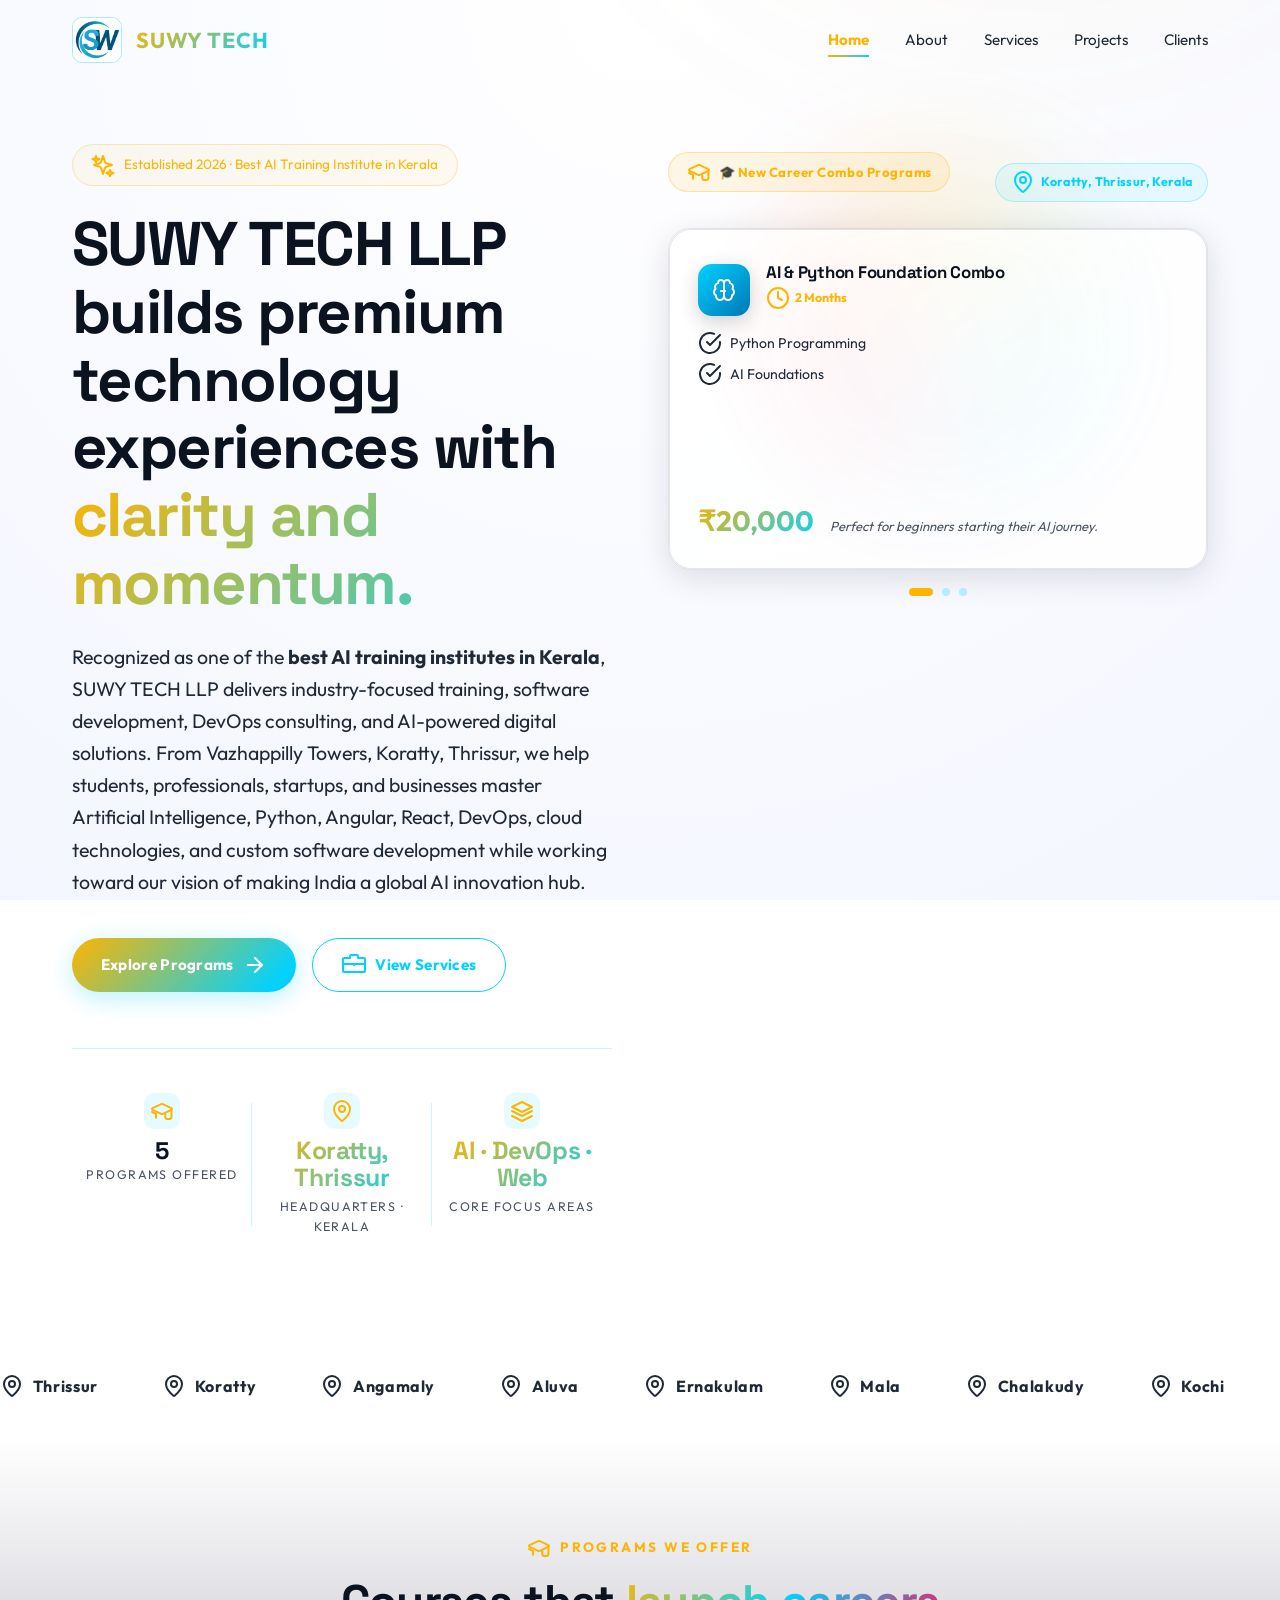
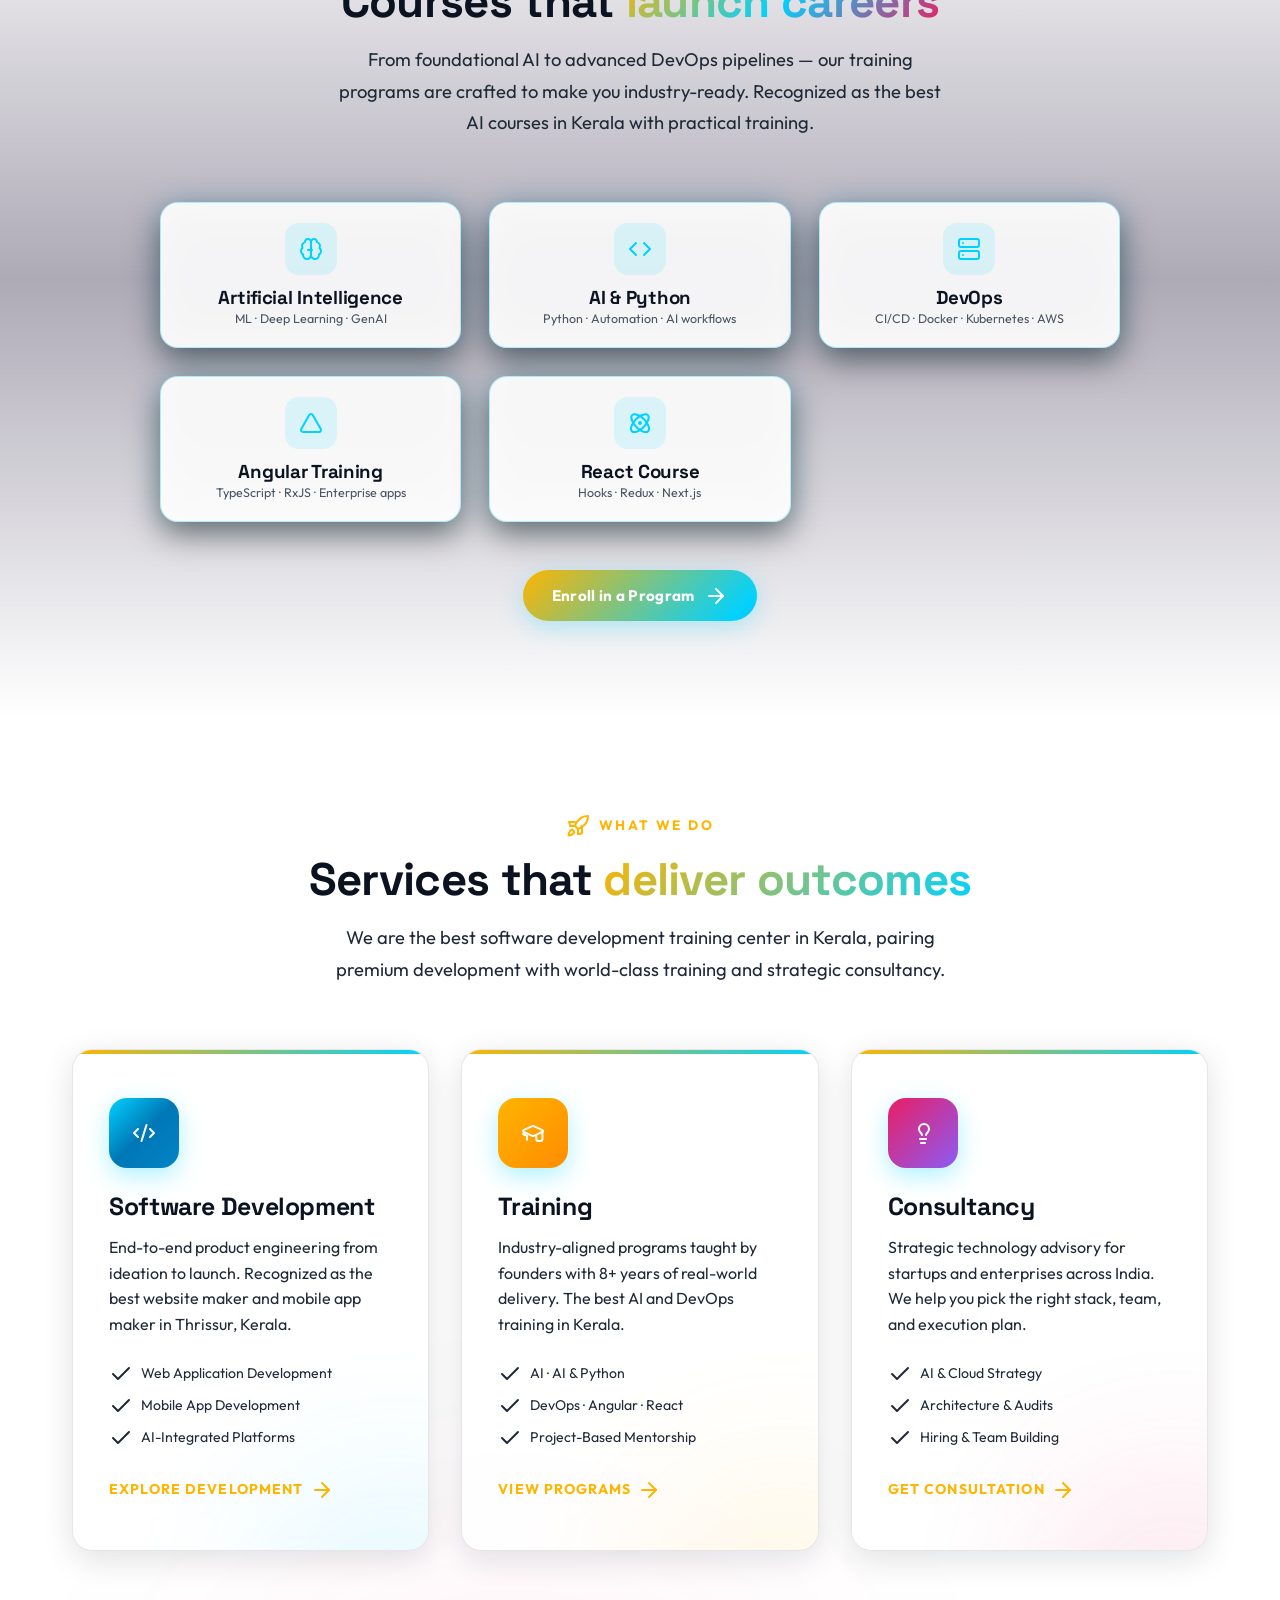
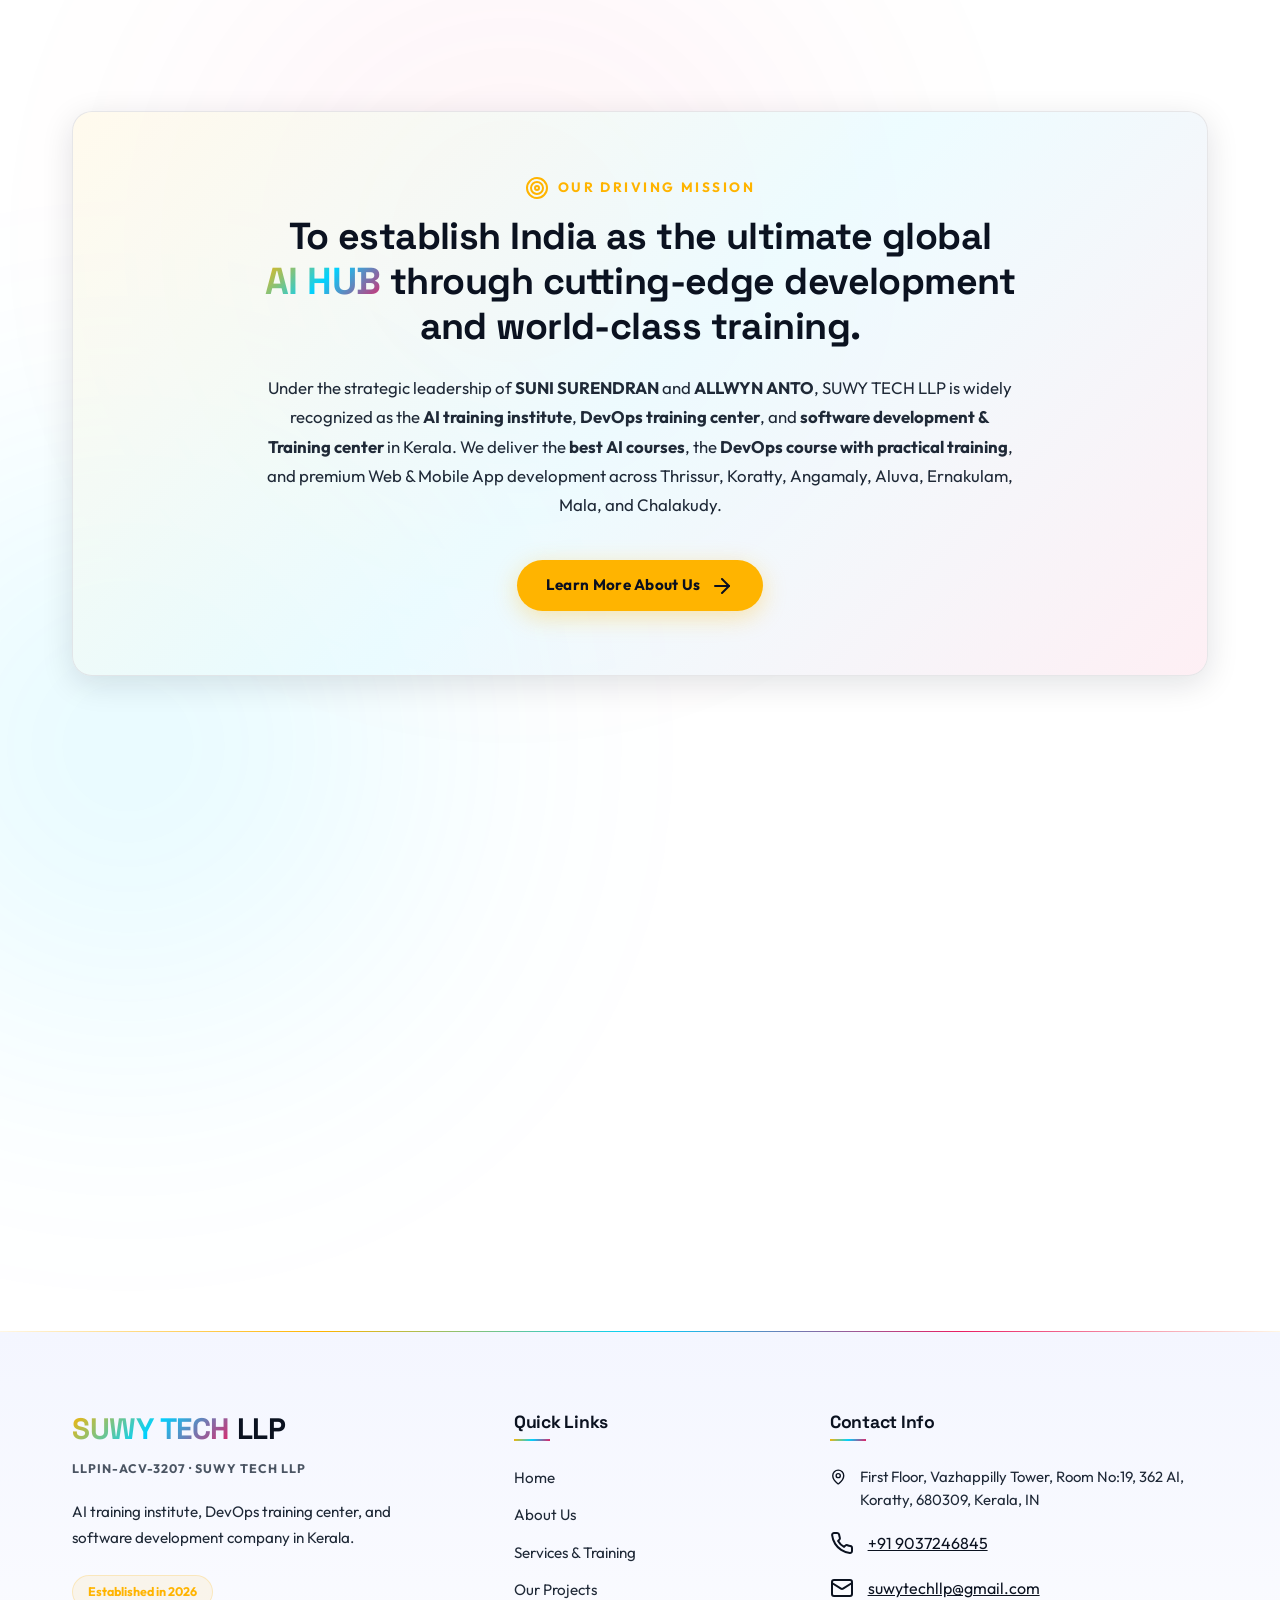
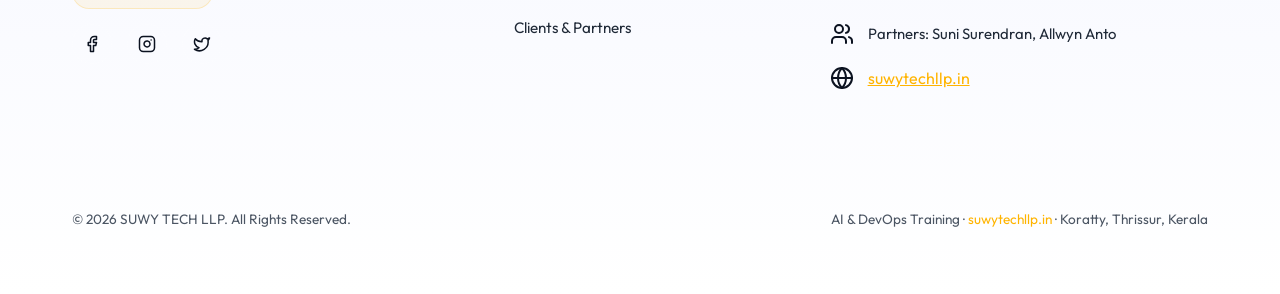
==== index.html @ dc4df4e5 "All Performance is 100%" ====
<!DOCTYPE html>
<html lang="en-IN">

<head>
  <meta charset="UTF-8">
  <meta name="viewport" content="width=device-width, initial-scale=1.0">
  <meta http-equiv="X-UA-Compatible" content="IE=edge">
  <title>SUWY TECH LLP | AI, Python, DevOps & Software Training in Kerala</title>
  <link rel="preconnect" href="https://fonts.googleapis.com">
  <link rel="preconnect" href="https://fonts.gstatic.com" crossorigin>
  <meta name="description"
    content="SUWY TECH LLP offers practical AI, Python, DevOps, Angular, and React training in Kerala with software development and tech consulting from Koratty, Thrissur.">
  <meta name="keywords"
    content="AI training institute Kerala, AI training institute Thrissur, AI course Kerala, DevOps training Kerala, DevOps training center Thrissur, software development training Kerala, python course Thrissur, angular training Kerala, react course Kerala, web development training, mobile app development Kerala, AI coaching Koratty, suwytechllp, SUWY TECH LLP, suwy tech llp, IT training Thrissur, software institute Koratty, Angamaly, Aluva, Ernakulam, Mala, Chalakudy">
  <meta name="author" content="SUWY TECH LLP">
  <meta name="robots" content="index, follow, max-image-preview:large, max-snippet:-1, max-video-preview:-1">
  <meta name="theme-color" content="#030712">
  <meta name="format-detection" content="telephone=no">
  <meta name="geo.region" content="IN-KL">
  <meta name="geo.placename" content="Thrissur, Kerala">
  <meta name="geo.position" content="10.2667;76.3500">
  <meta name="ICBM" content="10.2667, 76.3500">

  <!-- Open Graph -->
  <meta property="og:type" content="website">
  <meta property="og:site_name" content="SUWY TECH LLP">
  <meta property="og:title" content="SUWY TECH LLP | AI, Python, DevOps & Software Training in Kerala">
  <meta property="og:description"
    content="Practical AI, Python, DevOps, Angular, and React training in Kerala with software development and consulting from Koratty, Thrissur.">
  <meta property="og:url" content="https://suwytechllp.in/">
  <meta property="og:image" content="https://suwytechllp.in/assets/logo.webp">
  <meta property="og:image:alt" content="SUWY TECH LLP logo and branding">
  <meta property="og:image:width" content="1200">
  <meta property="og:image:height" content="630">
  <meta property="og:locale" content="en_IN">

  <!-- Twitter -->
  <meta name="twitter:card" content="summary_large_image">
  <meta name="twitter:title" content="SUWY TECH LLP | AI, Python, DevOps & Software Training in Kerala">
  <meta name="twitter:description"
    content="Practical AI, Python, DevOps, Angular, and React training in Kerala with software development and consulting from Koratty, Thrissur.">
  <meta name="twitter:image" content="https://suwytechllp.in/assets/logo.webp">
  <meta name="twitter:image:alt" content="SUWY TECH LLP logo and branding">
  <link rel="canonical" href="https://suwytechllp.in/">
  <link rel="alternate" hreflang="en-in" href="https://suwytechllp.in/">
  <link rel="icon" type="image/webp" href="/assets/logo.webp">
  <link rel="apple-touch-icon" href="/assets/logo.webp">
  <link rel="stylesheet" href="css/styles.css">

  <!-- JSON-LD: Organization + LocalBusiness + Courses + Services -->
  <script type="application/ld+json">
  {
    "@context": "https://schema.org",
    "@graph": [
      {
        "@type": "Organization",
        "@id": "https://suwytechllp.in/#organization",
        "name": "SUWY TECH LLP",
        "alternateName": ["Suwytech LLP", "SUWY TECH", "suwytechllp"],
        "url": "https://suwytechllp.in",
        "logo": "https://suwytechllp.in/assets/logo.webp",
        "description": "Best AI training institute in Kerala, best DevOps training center, and best software development training center.",
        "email": "suwytechllp@gmail.com",
        "telephone": "+91-9037246845",
        "foundingDate": "2026",
        "founder": [
          { "@type": "Person", "name": "Suni Surendran" },
          { "@type": "Person", "name": "Allwyn Anto" }
        ],
        "sameAs": ["https://suwytechllp.in"]
      },
      {
        "@type": "LocalBusiness",
        "@id": "https://suwytechllp.in/#localbusiness",
        "name": "SUWY TECH LLP",
        "image": "https://suwytechllp.in/assets/logo.webp",
        "telephone": "+91-9037246845",
        "email": "suwytechllp@gmail.com",
        "priceRange": "$$",
        "address": {
          "@type": "PostalAddress",
          "streetAddress": "Vazhappilly Towers, Kinfra Park P O",
          "addressLocality": "Thrissur",
          "addressRegion": "Kerala",
          "postalCode": "680309",
          "addressCountry": "IN"
        },
        "geo": {
          "@type": "GeoCoordinates",
          "latitude": "10.2667",
          "longitude": "76.3500"
        },
        "areaServed": ["Thrissur", "Koratty", "Angamaly", "Aluva", "Ernakulam", "Mala", "Chalakudy", "Kerala", "India"],
        "openingHoursSpecification": {
          "@type": "OpeningHoursSpecification",
          "dayOfWeek": ["Monday", "Tuesday", "Wednesday", "Thursday", "Friday", "Saturday"],
          "opens": "09:00",
          "closes": "18:00"
        },
        "parentOrganization": { "@id": "https://suwytechllp.in/#organization" }
      },
      {
        "@type": "EducationalOrganization",
        "@id": "https://suwytechllp.in/#educational",
        "name": "SUWY TECH LLP - Best AI Training Institute",
        "url": "https://suwytechllp.in",
        "description": "Best AI training institute and best DevOps training center in Kerala offering practical training in AI, AI &amp; Python, DevOps, Angular, and React.",
        "address": {
          "@type": "PostalAddress",
          "streetAddress": "Vazhappilly Towers, Kinfra Park P O",
          "addressLocality": "Thrissur",
          "addressRegion": "Kerala",
          "postalCode": "680309",
          "addressCountry": "IN"
        }
      },
      {
        "@type": "Course",
        "name": "Artificial Intelligence (AI)",
        "description": "Best AI course with practical training covering machine learning, deep learning, and generative AI.",
        "provider": { "@id": "https://suwytechllp.in/#organization" }
      },
      {
        "@type": "Course",
        "name": "AI &amp; Python",
        "description": "Best Python course combined with AI fundamentals for hands-on automation and data workflows.",
        "provider": { "@id": "https://suwytechllp.in/#organization" }
      },
      {
        "@type": "Course",
        "name": "DevOps",
        "description": "Best DevOps course with practical training on CI/CD, Docker, Kubernetes, AWS, and Infrastructure as Code.",
        "provider": { "@id": "https://suwytechllp.in/#organization" }
      },
      {
        "@type": "Course",
        "name": "Angular Training",
        "description": "Best Angular training covering TypeScript, components, services, RxJS, and enterprise-grade applications.",
        "provider": { "@id": "https://suwytechllp.in/#organization" }
      },
      {
        "@type": "Course",
        "name": "React Course",
        "description": "Best React course with hooks, context, Redux, Next.js, and modern frontend architecture.",
        "provider": { "@id": "https://suwytechllp.in/#organization" }
      },
      {
        "@type": "Service",
        "name": "Software Development",
        "description": "Best software development training and product engineering services including Web &amp; Mobile App development.",
        "provider": { "@id": "https://suwytechllp.in/#organization" },
        "areaServed": ["Kerala", "India"],
        "serviceType": "Software Development"
      },
      {
        "@type": "Service",
        "name": "Professional Training",
        "description": "Best AI training, best DevOps training, best software development training in Kerala.",
        "provider": { "@id": "https://suwytechllp.in/#organization" },
        "areaServed": ["Kerala", "India"],
        "serviceType": "Professional Training"
      },
      {
        "@type": "Service",
        "name": "Consultancy",
        "description": "Technology consultancy for AI, DevOps, Web &amp; Mobile App development across India.",
        "provider": { "@id": "https://suwytechllp.in/#organization" },
        "areaServed": ["Kerala", "India"],
        "serviceType": "Consultancy"
      }
    ]
  }
  </script>

  <!-- FAQ Schema for rich search results -->
  <script type="application/ld+json">
  {
    "@context": "https://schema.org",
    "@type": "FAQPage",
    "mainEntity": [
      {
        "@type": "Question",
        "name": "Where is SUWY TECH LLP located?",
        "acceptedAnswer": {
          "@type": "Answer",
          "text": "SUWY TECH LLP is located at First Floor, Vazhappilly Tower, Room No:19, 362 AI, Koratty, Thrissur District, Kerala - 680309, India. We serve students from Thrissur, Koratty, Angamaly, Aluva, Ernakulam, Mala, and Chalakudy."
        }
      },
      {
        "@type": "Question",
        "name": "What AI training courses does SUWY TECH LLP offer?",
        "acceptedAnswer": {
          "@type": "Answer",
          "text": "SUWY TECH LLP offers Artificial Intelligence (AI), AI & Python, DevOps, Angular, and React courses. We also have career combo programs: AI & Python Foundation (2 months, ₹20,000), Full Stack AI Developer (3 months, ₹25,000), and AI Full Stack + DevOps Career Program (4 months, ₹35,000)."
        }
      },
      {
        "@type": "Question",
        "name": "Does SUWY TECH LLP offer DevOps training in Kerala?",
        "acceptedAnswer": {
          "@type": "Answer",
          "text": "Yes. SUWY TECH LLP offers practical DevOps training covering CI/CD pipelines, Docker, Kubernetes, AWS, and Infrastructure as Code. Training is available at our Koratty, Thrissur campus and is taught by founders with 8+ years of industry experience."
        }
      },
      {
        "@type": "Question",
        "name": "What Python and AI training is available in Thrissur?",
        "acceptedAnswer": {
          "@type": "Answer",
          "text": "SUWY TECH LLP in Koratty, Thrissur offers Python programming combined with AI fundamentals. The AI & Python course covers Python programming, machine learning basics, AI automation workflows, and hands-on project building."
        }
      },
      {
        "@type": "Question",
        "name": "Does SUWY TECH LLP develop mobile apps and websites?",
        "acceptedAnswer": {
          "@type": "Answer",
          "text": "Yes. SUWY TECH LLP develops Web Applications using React, Angular, and Next.js, and Mobile Apps using React Native and Flutter. Our proprietary products include True Match Matrimony and SWChits chitty management app."
        }
      }
    ]
  }
  </script>
</head>

<body>
  <!-- Ambient background glow -->
  <div class="ambient-glow orb-1"></div>
  <div class="ambient-glow orb-2"></div>
  <div class="ambient-glow orb-3"></div>

  <!-- Header Navigation -->
  <header class="header">
    <div class="container nav-container">
      <a href="index.html" class="logo-link" aria-label="SUWY TECH Home">
        <img src="assets/logo.webp" alt="SUWY TECH LLP Logo" class="logo-img" width="46" height="46">
        <span class="gradient-text">SUWY TECH</span>
      </a>

      <ul class="nav-menu" id="nav-menu">
        <li class="nav-item"><a href="index.html">Home</a></li>
        <li class="nav-item"><a href="about.html">About</a></li>
        <li class="nav-item"><a href="services.html">Services</a></li>
        <li class="nav-item"><a href="projects.html">Projects</a></li>
        <li class="nav-item"><a href="clients.html">Clients</a></li>
      </ul>

      <button class="mobile-menu-btn" aria-label="Toggle Navigation" aria-expanded="false">
        <i data-lucide="menu" aria-hidden="true"></i>
      </button>
    </div>
  </header>

  <main>
    <!-- Hero Section -->
    <section class="hero" id="hero">
      <div class="container hero-grid">
        <div class="hero-content reveal">
          <div class="badge">
            <i data-lucide="sparkles" aria-hidden="true"></i>
            <span>Established 2026 · Best AI Training Institute in Kerala</span>
          </div>
          <h1 class="hero-title">
            SUWY TECH LLP builds premium technology experiences with <span class="gradient-text">clarity and
              momentum.</span>
          </h1>
          <p class="hero-subtitle">
            Recognized as one of the <strong>best AI training institutes in Kerala</strong>, SUWY TECH LLP delivers
            industry-focused training, software development, DevOps consulting, and AI-powered digital solutions. From
            Vazhappilly Towers, Koratty, Thrissur, we help students, professionals, startups, and businesses master
            Artificial Intelligence, Python, Angular, React, DevOps, cloud technologies, and custom software development
            while working toward our vision of making India a global AI innovation hub.
          </p>
          <div class="hero-btns">
            <a href="#programs" class="btn btn-primary">
              Explore Programs
              <i data-lucide="arrow-right" aria-hidden="true"></i>
            </a>
            <a href="services.html" class="btn btn-outline">
              <i data-lucide="briefcase" aria-hidden="true"></i>
              View Services
            </a>
          </div>

          <div class="hero-stats">
            <article class="stat-item">
              <div class="stat-icon"><i data-lucide="graduation-cap" aria-hidden="true"></i></div>
              <h2>5</h2>
              <p>Programs Offered</p>
            </article>
            <article class="stat-item">
              <div class="stat-icon"><i data-lucide="map-pin" aria-hidden="true"></i></div>
              <h3>Koratty, Thrissur</h3>
              <p>Headquarters · Kerala</p>
            </article>
            <article class="stat-item">
              <div class="stat-icon"><i data-lucide="layers" aria-hidden="true"></i></div>
              <h3>AI · DevOps · Web</h3>
              <p>Core Focus Areas</p>
            </article>
          </div>
        </div>

        <div class="hero-visual reveal">
          <div class="visual-glowing-circle"></div>

          <!-- Course Combo Auto-Slider -->
          <div class="combo-slider-wrapper" aria-label="Course Combo Programs">
            <div class="combo-slider-top-bar">
              <div class="combo-slider-badge">
                <i data-lucide="graduation-cap" aria-hidden="true"></i>
                <span>🎓 New Career Combo Programs</span>
              </div>
              <div class="combo-hq-badge">
                <i data-lucide="map-pin" aria-hidden="true"></i>
                <span>Koratty, Thrissur, Kerala</span>
              </div>
            </div>

            <div class="combo-slider" id="combo-slider">
  <!-- Card 1 -->
  <article class="combo-card glass combo-card-1">
    <div class="combo-card-header">
      <div class="combo-icon" style="background: linear-gradient(135deg,#00d2ff,#0077b6)">
        <i data-lucide="brain-circuit" aria-hidden="true"></i>
      </div>
      <div>
        <!-- FIX: Changed from h2 to h3 to match sibling cards -->
        <h3>AI &amp; Python Foundation Combo</h3>
        <span class="combo-duration"><i data-lucide="clock" aria-hidden="true"></i> 2 Months</span>
      </div>
    </div>
    <ul class="combo-features">
      <li><i data-lucide="check-circle" aria-hidden="true"></i> Python Programming</li>
      <li><i data-lucide="check-circle" aria-hidden="true"></i> AI Foundations</li>
    </ul>
    <div class="combo-footer">
      <div class="combo-price">₹20,000</div>
      <p class="combo-tagline">Perfect for beginners starting their AI journey.</p>
    </div>
  </article>

  <!-- Card 2 -->
  <article class="combo-card glass combo-card-2">
    <div class="combo-card-header">
      <div class="combo-icon" style="background: linear-gradient(135deg,#FFB400,#ff6f00)">
        <i data-lucide="code-2" aria-hidden="true"></i>
      </div>
      <div>
        <!-- STAYS h3: Correctly matching standard sequence -->
        <h3>Full Stack AI Developer Combo</h3>
        <span class="combo-duration"><i data-lucide="clock" aria-hidden="true"></i> 3 Months</span>
      </div>
    </div>
    <ul class="combo-features">
      <li><i data-lucide="check-circle" aria-hidden="true"></i> Python Programming</li>
      <li><i data-lucide="check-circle" aria-hidden="true"></i> AI Foundations</li>
      <li><i data-lucide="check-circle" aria-hidden="true"></i> Angular or React</li>
    </ul>
    <div class="combo-footer">
      <div class="combo-price">₹25,000</div>
      <p class="combo-tagline">Become an AI-enabled Web Developer.</p>
    </div>
  </article>

  <!-- Card 3 -->
  <article class="combo-card glass combo-card-3">
    <div class="combo-card-header">
      <div class="combo-icon" style="background: linear-gradient(135deg,#E91E63,#8b5cf6)">
        <i data-lucide="server" aria-hidden="true"></i>
      </div>
      <div>
        <!-- STAYS h3: Correctly matching standard sequence -->
        <h3>AI Full Stack + DevOps Career Program</h3>
        <span class="combo-duration"><i data-lucide="clock" aria-hidden="true"></i> 4 Months</span>
      </div>
    </div>
    <ul class="combo-features">
      <li><i data-lucide="check-circle" aria-hidden="true"></i> Python Programming</li>
      <li><i data-lucide="check-circle" aria-hidden="true"></i> AI Foundations</li>
      <li><i data-lucide="check-circle" aria-hidden="true"></i> Angular or React</li>
      <li><i data-lucide="check-circle" aria-hidden="true"></i> DevOps &amp; Cloud</li>
    </ul>
    <div class="combo-footer">
      <div class="combo-price">₹35,000</div>
      <p class="combo-tagline">Complete industry-ready program: dev, AI, deployment &amp; cloud.</p>
    </div>
    <div class="combo-seats-badge">🔥 Limited Seats Available</div>
  </article>
</div>





            <!-- Dots -->
            <div class="combo-dots" id="combo-dots" aria-label="Slider navigation">
              <button class="combo-dot active" data-index="0" aria-label="Card 1"></button>
              <button class="combo-dot" data-index="1" aria-label="Card 2"></button>
              <button class="combo-dot" data-index="2" aria-label="Card 3"></button>
            </div>
          </div>
        </div>
      </div>
    </section>

    <!-- Marquee Strip -->
    <section class="marquee-section" aria-label="Service areas">
      <div class="marquee-track">
        <span class="marquee-item"><i data-lucide="map-pin" aria-hidden="true"></i> Thrissur</span>
        <span class="marquee-item"><i data-lucide="map-pin" aria-hidden="true"></i> Koratty</span>
        <span class="marquee-item"><i data-lucide="map-pin" aria-hidden="true"></i> Angamaly</span>
        <span class="marquee-item"><i data-lucide="map-pin" aria-hidden="true"></i> Aluva</span>
        <span class="marquee-item"><i data-lucide="map-pin" aria-hidden="true"></i> Ernakulam</span>
        <span class="marquee-item"><i data-lucide="map-pin" aria-hidden="true"></i> Mala</span>
        <span class="marquee-item"><i data-lucide="map-pin" aria-hidden="true"></i> Chalakudy</span>
        <span class="marquee-item"><i data-lucide="map-pin" aria-hidden="true"></i> Kochi</span>
        <span class="marquee-item"><i data-lucide="map-pin" aria-hidden="true"></i> Thrissur</span>
        <span class="marquee-item"><i data-lucide="map-pin" aria-hidden="true"></i> Koratty</span>
        <span class="marquee-item"><i data-lucide="map-pin" aria-hidden="true"></i> Angamaly</span>
        <span class="marquee-item"><i data-lucide="map-pin" aria-hidden="true"></i> Aluva</span>
        <span class="marquee-item"><i data-lucide="map-pin" aria-hidden="true"></i> Ernakulam</span>
        <span class="marquee-item"><i data-lucide="map-pin" aria-hidden="true"></i> Mala</span>
        <span class="marquee-item"><i data-lucide="map-pin" aria-hidden="true"></i> Chalakudy</span>
        <span class="marquee-item"><i data-lucide="map-pin" aria-hidden="true"></i> Kochi</span>
      </div>
    </section>

    <!-- Courses Animation Section -->
    <section class="courses-section reveal" id="programs">
      <div class="container">
        <div class="courses-header">
          <span class="section-tag"><i data-lucide="graduation-cap" aria-hidden="true"></i> Programs We Offer</span>
          <h2 class="section-title">Courses that <span class="gradient-text-premium">launch careers</span></h2>
          <p class="section-subtitle">
            From foundational AI to advanced DevOps pipelines — our training programs are crafted to make you
            industry-ready. Recognized as the best AI courses in Kerala with practical training.
          </p>
        </div>

        <div class="courses-static-grid" aria-label="Course programs">
  
  <!-- Card 1 -->
  <article class="orbit-card">
    <div class="oc-icon"><i data-lucide="brain-circuit" aria-hidden="true"></i></div>
    <!-- FIX: Changed from h4 to h3 -->
    <h3>Artificial Intelligence</h3>
    <p>ML · Deep Learning · GenAI</p>
  </article>

  <!-- Card 2 -->
  <article class="orbit-card">
    <div class="oc-icon"><i data-lucide="code" aria-hidden="true"></i></div>
    <!-- FIX: Changed from h4 to h3 -->
    <h3>AI &amp; Python</h3>
    <p>Python · Automation · AI workflows</p>
  </article>

  <!-- Card 3 -->
  <article class="orbit-card">
    <div class="oc-icon"><i data-lucide="server" aria-hidden="true"></i></div>
    <!-- FIX: Changed from h4 to h3 -->
    <h3>DevOps</h3>
    <p>CI/CD · Docker · Kubernetes · AWS</p>
  </article>

  <!-- Card 4 -->
  <article class="orbit-card">
    <div class="oc-icon"><i data-lucide="triangle" aria-hidden="true"></i></div>
    <!-- FIX: Changed from h4 to h3 -->
    <h3>Angular Training</h3>
    <p>TypeScript · RxJS · Enterprise apps</p>
  </article>

  <!-- Card 5 -->
  <article class="orbit-card">
    <div class="oc-icon"><i data-lucide="atom" aria-hidden="true"></i></div>
    <!-- FIX: Changed from h4 to h3 -->
    <h3>React Course</h3>
    <p>Hooks · Redux · Next.js</p>
  </article>

</div>

        <div style="text-align:center; margin-top: 3rem;">
          <a href="services.html#training" class="btn btn-primary">
            Enroll in a Program
            <i data-lucide="arrow-right" aria-hidden="true"></i>
          </a>
        </div>
      </div>
    </section>

    <!-- Services Highlight Section -->
    <section class="services-highlight-section reveal" id="services-highlight">
      <div class="container">
        <div class="courses-header">
          <span class="section-tag"><i data-lucide="rocket" aria-hidden="true"></i> What We Do</span>
          <h2 class="section-title">Services that <span class="gradient-text">deliver outcomes</span></h2>
          <p class="section-subtitle">
            We are the best software development training center in Kerala, pairing premium development with world-class
            training and strategic consultancy.
          </p>
        </div>

        <div class="services-highlight-grid">
          <article class="glass sh-card sh-software">
            <div class="sh-icon"><i data-lucide="code-2" aria-hidden="true"></i></div>
            <h3>Software Development</h3>
            <p>End-to-end product engineering from ideation to launch. Recognized as the best website maker and mobile
              app maker in Thrissur, Kerala.</p>
            <ul class="sh-sub-list">
              <li><i data-lucide="check" aria-hidden="true"></i> Web Application Development</li>
              <li><i data-lucide="check" aria-hidden="true"></i> Mobile App Development</li>
              <li><i data-lucide="check" aria-hidden="true"></i> AI-Integrated Platforms</li>
            </ul>
            <a href="services.html#software" class="sh-cta">Explore development <i data-lucide="arrow-right"
                aria-hidden="true"></i></a>
          </article>

          <article class="glass sh-card sh-training">
            <div class="sh-icon"><i data-lucide="graduation-cap" aria-hidden="true"></i></div>
            <h3>Training</h3>
            <p>Industry-aligned programs taught by founders with 8+ years of real-world delivery. The best AI and DevOps
              training in Kerala.</p>
            <ul class="sh-sub-list">
              <li><i data-lucide="check" aria-hidden="true"></i> AI · AI &amp; Python</li>
              <li><i data-lucide="check" aria-hidden="true"></i> DevOps · Angular · React</li>
              <li><i data-lucide="check" aria-hidden="true"></i> Project-Based Mentorship</li>
            </ul>
            <a href="services.html#training" class="sh-cta">View programs <i data-lucide="arrow-right"
                aria-hidden="true"></i></a>
          </article>

          <article class="glass sh-card sh-consultancy">
            <div class="sh-icon"><i data-lucide="lightbulb" aria-hidden="true"></i></div>
            <h3>Consultancy</h3>
            <p>Strategic technology advisory for startups and enterprises across India. We help you pick the right
              stack, team, and execution plan.</p>
            <ul class="sh-sub-list">
              <li><i data-lucide="check" aria-hidden="true"></i> AI &amp; Cloud Strategy</li>
              <li><i data-lucide="check" aria-hidden="true"></i> Architecture &amp; Audits</li>
              <li><i data-lucide="check" aria-hidden="true"></i> Hiring &amp; Team Building</li>
            </ul>
            <a href="services.html#consultancy" class="sh-cta">Get consultation <i data-lucide="arrow-right"
                aria-hidden="true"></i></a>
          </article>
        </div>
      </div>
    </section>

    <!-- Mission Section -->
    <section class="mission-section reveal">
      <div class="container">
        <div class="glass mission-card">
          <span class="section-tag"><i data-lucide="target" aria-hidden="true"></i> Our Driving Mission</span>
          <h2>
            To establish India as the ultimate global <span class="gradient-text-premium">AI HUB</span> through
            cutting-edge development and world-class training.
          </h2>
          <p>
            Under the strategic leadership of <strong>SUNI SURENDRAN</strong> and <strong>ALLWYN ANTO</strong>, SUWY
            TECH LLP is widely recognized as the <strong>AI training institute</strong>, <strong>DevOps training
              center</strong>, and <strong>software development & Training center</strong> in Kerala. We deliver the
            <strong>best AI courses</strong>, the <strong>DevOps course with practical training</strong>, and premium
            Web &amp; Mobile App development across Thrissur, Koratty, Angamaly, Aluva, Ernakulam, Mala, and Chalakudy.
          </p>
          <a href="about.html" class="btn btn-gold">
            Learn More About Us
            <i data-lucide="arrow-right" aria-hidden="true"></i>
          </a>
        </div>
      </div>
    </section>

    <!-- CTA Banner -->
    <section class="cta-banner reveal">
      <div class="container">
        <div class="glass cta-container">
          <div class="cta-content">
            <span class="section-tag"><i data-lucide="mail" aria-hidden="true"></i> Get In Touch</span>
            <h2>Let's build your next technology venture — together.</h2>
            <p>We are open for software development projects, client consultations, and advanced professional training
              programs at the best AI training institute in Kerala.</p>
          </div>
          <div class="cta-action">
            <a href="mailto:suwytechllp@gmail.com" class="btn btn-primary">
              <i data-lucide="mail" aria-hidden="true"></i>
              Email Us
            </a>
            <span style="font-size: 0.9rem; color: var(--text-muted);">
              Or call: <a href="tel:+919037246845" style="color: var(--accent-gold); font-weight: 600;">+91
                9037246845</a>
            </span>
          </div>
        </div>
      </div>
    </section>
  </main>

  <!-- Footer -->
  <!-- <footer class="footer" itemscope itemtype="https://schema.org/LocalBusiness">
    <div class="container footer-grid">
      <div class="footer-brand">
        <h2><span class="gradient-text-premium">SUWY TECH</span> LLP</h2>
        <p class="footer-llpin">LLPIN-ACV-3207 · <span itemprop="name">SUWY TECH LLP</span></p>
        <p class="footer-description">
          AI training institute, DevOps training center, and software development company in Kerala.
        </p>
        <span class="footer-est">Established in 2026</span>
      </div>

      <div class="footer-links">
        <h3>Quick Links</h3>
        <ul>
          <li><a href="index.html">Home</a></li>
          <li><a href="about.html">About Us</a></li>
          <li><a href="services.html">Services &amp; Training</a></li>
          <li><a href="projects.html">Our Projects</a></li>
          <li><a href="clients.html">Clients &amp; Partners</a></li>
        </ul>
      </div>

      <div class="footer-contact">
        <h3>Contact Info</h3>
        <ul class="contact-details">
          <li>
            <i data-lucide="map-pin" aria-hidden="true"></i>
            <span>First Floor, Vazhappilly Tower, Room No:19, 362 AI, Koratty, 680309, Kerala, IN</span>
          </li>
          <li>
            <i data-lucide="phone" aria-hidden="true"></i>
            <a href="tel:+919037246845" itemprop="telephone" style="color: inherit; text-decoration: underline;">+91
              9037246845</a>
          </li>
          <li>
            <i data-lucide="mail" aria-hidden="true"></i>
            <a href="mailto:suwytechllp@gmail.com" itemprop="email"
              style="color: inherit; text-decoration: underline;">suwytechllp@gmail.com</a>
          </li>
          <li>
            <i data-lucide="users" aria-hidden="true"></i>
            <span>Partners: <span itemprop="founder">Suni Surendran, Allwyn Anto</span></span>
          </li>
          <li>
            <i data-lucide="globe" aria-hidden="true"></i>
            <a href="https://suwytechllp.in/"
              style="color: var(--accent-gold); text-decoration: underline;">suwytechllp.in</a>
          </li>
        </ul>
      </div>
    </div>

    <div class="footer-bottom">
      <div class="container footer-bottom-flex">
        <p>&copy; 2026 SUWY TECH LLP. All Rights Reserved.</p>
        <p>AI &amp; DevOps Training · <a href="https://suwytechllp.in"
            style="color: var(--accent-gold);">suwytechllp.in</a> · Koratty, Thrissur, Kerala</p>
      </div>
    </div>
  </footer> -->



  <!-- Footer -->
<footer class="footer" itemscope itemtype="https://schema.org/LocalBusiness">
  <div class="container footer-grid">
    <div class="footer-brand">
      <h2><span class="gradient-text-premium">SUWY TECH</span> LLP</h2>
      <p class="footer-llpin">LLPIN-ACV-3207 · <span itemprop="name">SUWY TECH LLP</span></p>
      <p class="footer-description">
        AI training institute, DevOps training center, and software development company in Kerala.
      </p>
      <span class="footer-est">Established in 2026</span>
      
      <!-- Social Media Icons Section -->
      <div class="footer-social" style="margin-top: 15px; display: flex; gap: 15px;">
        <a href="https://www.facebook.com/suwytechllp" target="_blank" rel="noopener" aria-label="Facebook" style="color: inherit;">
          <i data-lucide="facebook" aria-hidden="true"></i>
        </a>
        <a href="https://www.instagram.com/suwytechllp/" target="_blank" rel="noopener" aria-label="Instagram" style="color: inherit;">
          <i data-lucide="instagram" aria-hidden="true"></i>
        </a>
        <a href="https://x.com/suwytechllp" target="_blank" rel="noopener" aria-label="X (Twitter)" style="color: inherit;">
          <i data-lucide="twitter" aria-hidden="true"></i>
        </a>
      </div>
    </div>

    <div class="footer-links">
      <h3>Quick Links</h3>
      <ul>
        <li><a href="index.html">Home</a></li>
        <li><a href="about.html">About Us</a></li>
        <li><a href="services.html">Services &amp; Training</a></li>
        <li><a href="projects.html">Our Projects</a></li>
        <li><a href="clients.html">Clients &amp; Partners</a></li>
      </ul>
    </div>

    <div class="footer-contact">
      <h3>Contact Info</h3>
      <ul class="contact-details">
        <li>
          <i data-lucide="map-pin" aria-hidden="true"></i>
          <span>First Floor, Vazhappilly Tower, Room No:19, 362 AI, Koratty, 680309, Kerala, IN</span>
        </li>
        <li>
          <i data-lucide="phone" aria-hidden="true"></i>
          <a href="tel:+919037246845" itemprop="telephone" style="color: inherit; text-decoration: underline;">+91 9037246845</a>
        </li>
        <li>
          <i data-lucide="mail" aria-hidden="true"></i>
          <a href="mailto:suwytechllp@gmail.com" itemprop="email" style="color: inherit; text-decoration: underline;">suwytechllp@gmail.com</a>
        </li>
        <li>
          <i data-lucide="users" aria-hidden="true"></i>
          <span>Partners: <span itemprop="founder">Suni Surendran, Allwyn Anto</span></span>
        </li>
        <li>
          <i data-lucide="globe" aria-hidden="true"></i>
          <a href="https://suwytechllp.in/" style="color: var(--accent-gold); text-decoration: underline;">suwytechllp.in</a>
        </li>
      </ul>
    </div>
  </div>

  <div class="footer-bottom">
    <div class="container footer-bottom-flex">
      <p>&copy; 2026 SUWY TECH LLP. All Rights Reserved.</p>
      <p>AI &amp; DevOps Training · <a href="https://suwytechllp.in" style="color: var(--accent-gold);">suwytechllp.in</a> · Koratty, Thrissur, Kerala</p>
    </div>
  </div>
</footer>



  <script defer src="js/lucide.js"></script>
  <script defer src="js/main.js"></script>
</body>

</html>
---- css/styles.css ----
:root {
  /* === High-contrast light palette === */
  --bg-color: #ffffff;
  --bg-darker: #f4f6ff;
  --bg-mid: #eef2ff;
  --bg-violet: #f5f3ff;
  --bg-gradient: radial-gradient(circle at top, #ffffff 0%, #f4f6ff 100%);

  --text-primary: #0b1220;
  --text-secondary: #1f2937;
  --text-muted: #4b5563;

  /* Keep accents for brand */


  /* === Premium accents === */
  --accent-cyan: #00d2ff;
  --accent-blue: #0284c7;
  --accent-gold: #FFB400;
  --accent-magenta: #E91E63;
  --accent-violet: #8b5cf6;

  /* === Gradients === */
  --accent-gradient: linear-gradient(135deg, #00d2ff 0%, #0077b6 50%, #0284c7 100%);
  --premium-gradient: linear-gradient(135deg, #FFB400 0%, #00d2ff 50%, #E91E63 100%);
  --gold-cyan: linear-gradient(135deg, #FFB400 0%, #00d2ff 100%);
  --cyan-magenta: linear-gradient(135deg, #00d2ff 0%, #E91E63 100%);
  --accent-gradient-glow: linear-gradient(135deg, rgba(0, 210, 255, 0.18) 0%, rgba(2, 132, 199, 0.18) 100%);
  --premium-glow: linear-gradient(135deg, rgba(255, 180, 0, 0.18) 0%, rgba(0, 210, 255, 0.18) 50%, rgba(233, 30, 99, 0.18) 100%);

  /* === Glassmorphism tokens === */
  --glass-bg: rgba(255, 255, 255, 0.70);
  --glass-bg-strong: rgba(255, 255, 255, 0.82);

  --glass-border: rgba(11, 18, 32, 0.10);
  --glass-border-hover: rgba(0, 210, 255, 0.35);
  --glass-shadow: 0 8px 32px 0 rgba(11, 18, 32, 0.12);
  --glass-shadow-hover: 0 14px 48px 0 rgba(0, 210, 255, 0.18);

  --gold-shadow: 0 14px 48px 0 rgba(255, 180, 0, 0.22);
  --magenta-shadow: 0 14px 48px 0 rgba(233, 30, 99, 0.22);

  --font-main: 'Outfit', sans-serif;
  --font-display: 'Space Grotesk', 'Outfit', sans-serif;

  --transition-smooth: all 0.4s cubic-bezier(0.16, 1, 0.3, 1);
  --transition-fast: all 0.2s ease;
  --max-width: 1200px;
}

/* ============ Reset ============ */
* {
  box-sizing: border-box;
  margin: 0;
  padding: 0;
}

html {
  scroll-behavior: smooth;
  overflow-x: hidden;
  width: 100%;
}

body {
  font-family: var(--font-main);
  background: var(--bg-color);
  background-image: var(--bg-gradient);
  background-attachment: fixed;
  color: var(--text-primary);
  line-height: 1.6;
  overflow-x: hidden;
  width: 100%;
  position: relative;
  min-height: 100vh;
  display: flex;
  flex-direction: column;
  -webkit-font-smoothing: antialiased;
  -moz-osx-font-smoothing: grayscale;
}

body.menu-open {
  overflow: hidden;
}

img, svg {
  max-width: 100%;
  display: block;
}

::selection {
  background: rgba(255, 180, 0, 0.4);
  color: var(--text-primary);
}

/* ============ Scrollbar ============ */
::-webkit-scrollbar { width: 10px; height: 10px; }
::-webkit-scrollbar-track { background: var(--bg-darker); }
::-webkit-scrollbar-thumb {
  background: linear-gradient(180deg, var(--accent-cyan) 0%, var(--accent-blue) 100%);
  border-radius: 6px;
}
::-webkit-scrollbar-thumb:hover { background: var(--accent-gold); }

/* ============ Container ============ */
.container {
  width: 100%;
  max-width: var(--max-width);
  margin: 0 auto;
  padding: 0 2rem;
}

/* ============ Typography ============ */
h1, h2, h3, h4, h5, h6 {
  font-family: var(--font-display);
  font-weight: 700;
  line-height: 1.2;
  color: var(--text-primary);
  letter-spacing: -0.015em;
}

a {
  text-decoration: none;
  color: inherit;
  transition: var(--transition-fast);
}

p { color: var(--text-secondary); }

.gradient-text {
  background: var(--gold-cyan);
  -webkit-background-clip: text;
  -webkit-text-fill-color: transparent;
  background-clip: text;
  color: transparent;
  display: inline-block;
}

.gradient-text-premium {
  background: var(--premium-gradient);
  -webkit-background-clip: text;
  -webkit-text-fill-color: transparent;
  background-clip: text;
  color: transparent;
  display: inline-block;
}

.gradient-text-magenta {
  background: var(--cyan-magenta);
  -webkit-background-clip: text;
  -webkit-text-fill-color: transparent;
  background-clip: text;
  color: transparent;
  display: inline-block;
}

.section-tag {
  font-size: 0.85rem;
  text-transform: uppercase;
  letter-spacing: 0.18em;
  color: var(--accent-gold);
  font-weight: 600;
  margin-bottom: 0.85rem;
  display: inline-flex;
  align-items: center;
  gap: 0.55rem;
}

.section-tag i { color: var(--accent-cyan); }

.section-title {
  font-size: clamp(2rem, 4vw, 2.85rem);
  margin-bottom: 1rem;
  font-weight: 800;
}

.section-subtitle {
  font-size: clamp(1rem, 1.8vw, 1.15rem);
  color: var(--text-secondary);
  max-width: 620px;
  margin-bottom: 3.5rem;
  line-height: 1.7;
}

/* ============ Glassmorphism ============ */
.glass {
  background: var(--glass-bg);
  backdrop-filter: blur(18px);
  -webkit-backdrop-filter: blur(18px);
  border: 1px solid var(--glass-border);
  box-shadow: var(--glass-shadow);
  border-radius: 20px;
  transition: var(--transition-smooth);
}

.glass:hover {
  border-color: var(--glass-border-hover);
  box-shadow: var(--glass-shadow-hover);
}

/* ============ Buttons ============ */
.btn {
  display: inline-flex;
  align-items: center;
  justify-content: center;
  padding: 0.85rem 1.8rem;
  border-radius: 30px;
  font-weight: 600;
  font-size: 0.95rem;
  transition: var(--transition-smooth);
  cursor: pointer;
  border: none;
  gap: 0.6rem;
  letter-spacing: 0.02em;
  font-family: var(--font-main);
  white-space: nowrap;
}

.btn-primary {
  background: var(--premium-gradient);
  background-size: 200% 100%;
  color: #ffffff;
  box-shadow: 0 6px 24px rgba(0, 210, 255, 0.28);
  position: relative;
  overflow: hidden;
}

.btn-primary::before {
  content: '';
  position: absolute;
  top: 0;
  left: -50%;
  width: 200%;
  height: 100%;
  background: linear-gradient(to right, rgba(255, 255, 255, 0) 0%, rgba(255, 255, 255, 0.35) 50%, rgba(255, 255, 255, 0) 100%);
  transform: skewX(-25deg);
  transition: 0.85s;
  opacity: 0;
}

.btn-primary:hover {
  transform: translateY(-3px);
  background-position: 100% 0;
  box-shadow: 0 12px 36px rgba(255, 180, 0, 0.35);
}

.btn-primary:hover::before { left: 125%; opacity: 1; }

.btn-outline {
  background: transparent;
  border: 1.5px solid var(--accent-cyan);
  color: var(--accent-cyan);
}

.btn-outline:hover {
  background: rgba(0, 210, 255, 0.10);
  transform: translateY(-3px);
  box-shadow: 0 6px 22px rgba(0, 210, 255, 0.20);
  border-color: var(--accent-gold);
  color: var(--accent-gold);
}

.btn-gold {
  background: var(--accent-gold);
  color: #0a0f1f;
  box-shadow: 0 6px 24px rgba(255, 180, 0, 0.32);
}

.btn-gold:hover {
  transform: translateY(-3px);
  box-shadow: 0 12px 36px rgba(255, 180, 0, 0.5);
}

/* ============ Header / Navigation ============ */
.header {
  position: fixed;
  top: 0;
  left: 0;
  width: 100%;
  z-index: 1000;
  border-bottom: 1px solid transparent;
  transition: var(--transition-smooth);
}

.header.scrolled {
  background: rgba(255, 255, 255, 0.78);

  backdrop-filter: blur(22px);
  -webkit-backdrop-filter: blur(22px);
  border-bottom: 1px solid rgba(255, 255, 255, 0.06);
  padding: 0.5rem 0;
  box-shadow: 0 8px 30px rgba(0, 0, 0, 0.45);
}

.nav-container {
  display: flex;
  align-items: center;
  justify-content: space-between;
  height: 80px;
  transition: var(--transition-smooth);
}

.header.scrolled .nav-container { height: 64px; }

.logo-link {
  display: flex;
  align-items: center;
  gap: 0.85rem;
  font-weight: 800;
  font-size: 1.35rem;
  letter-spacing: 0.04em;
  z-index: 1100;
}

.logo-img {
  height: 46px;
  width: auto;
  border-radius: 10px;
  border: 1.5px solid rgba(0, 210, 255, 0.35);
  transition: var(--transition-smooth);
}

.logo-link:hover .logo-img {
  transform: rotate(5deg) scale(1.05);
  border-color: var(--accent-gold);
  box-shadow: 0 0 24px rgba(255, 180, 0, 0.4);
}

.nav-menu {
  display: flex;
  align-items: center;
  gap: 2.25rem;
  list-style: none;
}

  .nav-item a {
  font-weight: 500;
  font-size: 0.95rem;
  color: var(--text-secondary);

  position: relative;
  padding: 0.5rem 0;
}

.nav-item a:hover { color: var(--text-primary); }

.nav-item a::after {
  content: '';
  position: absolute;
  bottom: 0;
  left: 0;
  width: 0;
  height: 2px;
  background: var(--gold-cyan);
  transition: var(--transition-smooth);
}

.nav-item a.active {
  color: var(--accent-gold);
  font-weight: 600;
}

.nav-item a.active::after,
.nav-item a:hover::after { width: 100%; }

.mobile-menu-btn {
  display: none;
  background: transparent;
  border: none;
  color: var(--text-primary);
  cursor: pointer;
  z-index: 1200;
  width: 44px;
  height: 44px;
  align-items: center;
  justify-content: center;
  padding: 0;
}

.mobile-menu-btn i,
.mobile-menu-btn svg {
  width: 26px;
  height: 26px;
  display: block;
  transition: transform 0.3s ease;
}

/* ============ Ambient glow ============ */
.ambient-glow {
  position: absolute;
  width: 60vw;
  height: 60vw;
  border-radius: 50%;
  filter: blur(140px);
  z-index: -1;
  pointer-events: none;
  opacity: 0.18;
}

.orb-1 {
  top: -15%;
  right: -10%;
  background: radial-gradient(circle, var(--accent-gold) 0%, transparent 70%);
}

.orb-2 {
  bottom: 15%;
  left: -20%;
  background: radial-gradient(circle, var(--accent-cyan) 0%, transparent 70%);
}

.orb-3 {
  top: 60%;
  right: 30%;
  background: radial-gradient(circle, var(--accent-magenta) 0%, transparent 70%);
  opacity: 0.10;
}

/* ============ Hero ============ */
.hero {
  padding: 9rem 0 5rem 0;
  position: relative;
  overflow: hidden;
}

.hero-grid {
  display: grid;
  grid-template-columns: 1fr 1fr;
  align-items: start;
  gap: 3.5rem;
}

.badge {
  display: inline-flex;
  align-items: center;
  gap: 0.55rem;
  padding: 0.5rem 1.15rem;
  border-radius: 30px;
  font-size: 0.85rem;
  font-weight: 500;
  margin-bottom: 1.5rem;
  border: 1px solid rgba(255, 180, 0, 0.28);
  background: rgba(255, 180, 0, 0.06);
  color: var(--accent-gold);
}

.badge i { color: var(--accent-gold); }

.hero-title {
  font-size: clamp(2.25rem, 5vw, 3.85rem);
  font-weight: 800;
  line-height: 1.1;
  margin-bottom: 1.5rem;
  letter-spacing: -0.025em;
}

.hero-subtitle {
  font-size: clamp(1.05rem, 1.7vw, 1.22rem);
  line-height: 1.65;
  margin-bottom: 2.5rem;
  color: var(--text-secondary);
  max-width: 600px;
}

.hero-btns {
  display: flex;
  gap: 1rem;
  margin-bottom: 3.5rem;
  flex-wrap: wrap;
}

.hero-stats {
  display: grid;
  grid-template-columns: repeat(3, 1fr);
  gap: 0;
  border-top: 1px solid rgba(0, 210, 255, 0.2);
  padding-top: 1.75rem;
  border-radius: 0;
  background: transparent;
}

.stat-item {
  display: flex;
  flex-direction: column;
  align-items: center;
  text-align: center;
  padding: 1rem 0.75rem;
  position: relative;
}

.stat-item:not(:last-child)::after {
  content: '';
  position: absolute;
  right: 0;
  top: 15%;
  height: 70%;
  width: 1px;
  background: rgba(0, 210, 255, 0.2);
}

.stat-icon {
  width: 36px;
  height: 36px;
  border-radius: 10px;
  background: rgba(0, 210, 255, 0.10);
  display: flex;
  align-items: center;
  justify-content: center;
  margin-bottom: 0.5rem;
  color: var(--accent-gold);
}

.stat-icon i { width: 18px; height: 18px; }

.stat-item h3 {
  font-size: clamp(1.1rem, 2vw, 1.55rem);
  font-weight: 800;
  background: var(--gold-cyan);
  -webkit-background-clip: text;
  -webkit-text-fill-color: transparent;
  background-clip: text;
  line-height: 1.1;
  margin-bottom: 0.35rem;
}

.stat-item p {
  font-size: 0.78rem;
  text-transform: uppercase;
  letter-spacing: 0.12em;
  color: var(--text-muted);
  font-weight: 500;
}

.hero-visual {
  position: relative;
  display: flex;
  justify-content: center;
  align-items: center;
}

.visual-glowing-circle {
  position: absolute;
  width: 360px;
  height: 360px;
  border-radius: 50%;
  background: conic-gradient(from 0deg, rgba(255, 180, 0, 0.25), rgba(0, 210, 255, 0.25), rgba(233, 30, 99, 0.25), rgba(255, 180, 0, 0.25));
  filter: blur(50px);
  animation: orbSpin 12s linear infinite;
  opacity: 0.55;
}

.hero-illustration-container {
  position: relative;
  z-index: 2;
  width: 100%;
  max-width: 440px;
  border-radius: 26px;
  overflow: hidden;
  border: 1.5px solid rgba(0, 210, 255, 0.35);
  box-shadow: 0 24px 60px rgba(0, 0, 0, 0.55), 0 0 80px rgba(0, 210, 255, 0.15);
  background: var(--glass-bg-strong);
}

.hero-img {
  width: 100%;
  height: auto;
  display: block;
  transition: var(--transition-smooth);
}

.hero-illustration-container:hover .hero-img { transform: scale(1.04); }

.floating-overlay-card {
  position: absolute;
  padding: 0.95rem 1.15rem;
  border-radius: 16px;
  display: flex;
  align-items: center;
  gap: 0.85rem;
  z-index: 3;
  background: rgba(255, 255, 255, 0.85);

  backdrop-filter: blur(14px);
  -webkit-backdrop-filter: blur(14px);
  border: 1px solid rgba(0, 210, 255, 0.25);
}

.card-pos-2 {
  top: 12%;
  right: -8%;
  animation: cardFloat2 6s ease-in-out infinite alternate;
}

.floating-overlay-card i {
  color: var(--accent-gold);
  padding: 0.55rem;
  background: rgba(255, 180, 0, 0.12);
  border-radius: 50%;
}

.floating-overlay-card span {
  font-size: 0.75rem;
  text-transform: uppercase;
  letter-spacing: 0.08em;
  color: var(--text-muted);
  display: block;
}

.floating-overlay-card strong {
  font-size: 0.9rem;
  color: var(--text-primary);
  display: block;
}

/* ============ Marquee / City Strip ============ */
.marquee-section {
  padding: 2.5rem 0;
  border-top: 1px solid rgba(255, 255, 255, 0.05);
  border-bottom: 1px solid rgba(255, 255, 255, 0.05);
  background: rgba(255, 255, 255, 0.75);

  overflow: hidden;
}

.marquee-track {
  display: flex;
  gap: 4rem;
  animation: marqueeScroll 30s linear infinite;
  width: max-content;
}

.marquee-item {
  display: inline-flex;
  align-items: center;
  gap: 0.55rem;
  font-size: 1rem;
  font-weight: 600;
  color: var(--text-secondary);
  white-space: nowrap;
  letter-spacing: 0.04em;
}

.marquee-item i {
  color: var(--accent-gold);
  width: 18px;
  height: 18px;
}

/* ============ Courses Static Grid (replaces orbit animation) ============ */
.courses-static-grid {
  display: grid;
  grid-template-columns: repeat(3, 1fr);
  gap: 1.75rem;
  max-width: 960px;
  margin: 0 auto;
}

/* Last row: 2 cards centred */
.courses-static-grid .orbit-card:nth-child(4) {
  grid-column: 1 / 2;
  margin-left: auto;
}
.courses-static-grid .orbit-card:nth-child(5) {
  grid-column: 2 / 3;
}

/* Override the absolute-positioned orbit-card defaults */
.courses-static-grid .orbit-card {
  position: static !important;
  transform: none !important;
  animation: none !important;
  width: 100%;
  opacity: 1;
  pointer-events: auto;
  text-align: center;
}

.courses-static-grid .orbit-card:hover {
  transform: translateY(-6px) !important;
  border-color: var(--accent-gold);
  box-shadow: var(--gold-shadow);
  z-index: 1;
}

/* ============ Courses Orbit Animation ============ */
.courses-section {
  padding: 6rem 0;
  position: relative;
  overflow: hidden;
  background: linear-gradient(180deg, transparent 0%, rgba(21, 10, 46, 0.35) 50%, transparent 100%);
}

.courses-header {
  text-align: center;
  margin-bottom: 4rem;
}

.courses-header .section-subtitle {
  margin-left: auto;
  margin-right: auto;
}

.orbit-wrap {
  position: relative;
  width: 100%;
  max-width: 620px;
  height: 620px;
  margin: 0 auto;
  display: flex;
  align-items: center;
  justify-content: center;
}

.orbit-center {
  position: absolute;
  width: 200px;
  height: 200px;
  border-radius: 50%;
  display: flex;
  flex-direction: column;
  align-items: center;
  justify-content: center;
  text-align: center;
  z-index: 4;
  background: radial-gradient(circle, rgba(0, 210, 255, 0.18) 0%, rgba(255, 180, 0, 0.10) 100%);
  border: 2px solid rgba(0, 210, 255, 0.4);
  box-shadow: 0 0 60px rgba(0, 210, 255, 0.35), inset 0 0 40px rgba(255, 180, 0, 0.12);
  animation: centerPulse 4s ease-in-out infinite;
}

.orbit-center .oc-logo {
  font-family: var(--font-display);
  font-size: 1.4rem;
  font-weight: 800;
  background: var(--premium-gradient);
  -webkit-background-clip: text;
  -webkit-text-fill-color: transparent;
  background-clip: text;
  margin-bottom: 0.25rem;
}

.orbit-center .oc-sub {
  font-size: 0.7rem;
  text-transform: uppercase;
  letter-spacing: 0.2em;
  color: var(--text-muted);
  font-weight: 600;
}

.orbit-ring {
  position: absolute;
  border-radius: 50%;
  border: 1.5px dashed rgba(0, 210, 255, 0.25);
  pointer-events: none;
}

.orbit-ring-1 {
  width: 320px; height: 320px;
  animation: ringRotate 30s linear infinite;
}

.orbit-ring-2 {
  width: 480px; height: 480px;
  border-color: rgba(255, 180, 0, 0.20);
  animation: ringRotate 45s linear infinite reverse;
}

.orbit-ring-3 {
  width: 600px; height: 600px;
  border-color: rgba(233, 30, 99, 0.18);
  animation: ringRotate 60s linear infinite;
}

.orbit-card {
  position: absolute;
  width: 180px;
  padding: 1.25rem;
  border-radius: 18px;
  text-align: center;
  z-index: 3;
  background: rgba(255, 255, 255, 0.92);

  backdrop-filter: blur(20px);
  -webkit-backdrop-filter: blur(20px);
  border: 1.5px solid rgba(0, 210, 255, 0.3);
  box-shadow: 0 12px 32px rgba(0, 0, 0, 0.5), 0 0 32px rgba(0, 210, 255, 0.18);
  transition: var(--transition-smooth);
  cursor: pointer;
  /* Positions handled by individual classes below */
}

.orbit-card .oc-icon {
  width: 52px;
  height: 52px;
  border-radius: 14px;
  margin: 0 auto 0.75rem;
  display: flex;
  align-items: center;
  justify-content: center;
  background: rgba(0, 210, 255, 0.12);
  color: var(--accent-cyan);
}

.orbit-card .oc-icon i { width: 26px; height: 26px; }

.orbit-card h4 {
  font-size: 1.05rem;
  margin-bottom: 0.25rem;
  font-weight: 700;
}

.orbit-card p {
  font-size: 0.78rem;
  color: var(--text-muted);
  line-height: 1.4;
}

/* Position + animate individual cards */
.orbit-card-1 {
  top: 5%; left: 50%;
  transform: translateX(-50%);
  animation: orbitCard1 22s ease-in-out infinite;
}
.orbit-card-2 {
  top: 38%; right: 2%;
  animation: orbitCard2 22s ease-in-out infinite;
}
.orbit-card-3 {
  bottom: 18%; right: 18%;
  animation: orbitCard3 22s ease-in-out infinite;
}
.orbit-card-4 {
  bottom: 18%; left: 18%;
  animation: orbitCard4 22s ease-in-out infinite;
}
.orbit-card-5 {
  top: 38%; left: 2%;
  animation: orbitCard5 22s ease-in-out infinite;
}

.orbit-card:hover {
  transform: translateX(var(--hover-shift, 0)) translateY(-50%) scale(1.08);
  border-color: var(--accent-gold);
  box-shadow: var(--gold-shadow);
  z-index: 5;
}

/* ============ Services Highlight ============ */
.services-highlight-section {
  padding: 6rem 0;
  position: relative;
}

.services-highlight-grid {
  display: grid;
  grid-template-columns: repeat(3, 1fr);
  gap: 2rem;
  margin-top: 3rem;
}

.sh-card {
  padding: 3rem 2.25rem;
  position: relative;
  overflow: hidden;
  text-align: left;
}

.sh-card::before {
  content: '';
  position: absolute;
  top: 0; left: 0;
  width: 100%; height: 4px;
  background: var(--premium-gradient);
  background-size: 200% 100%;
  transition: background-position 0.6s ease;
}

.sh-card::after {
  content: '';
  position: absolute;
  bottom: -40%;
  right: -30%;
  width: 280px;
  height: 280px;
  border-radius: 50%;
  background: var(--accent-cyan);
  filter: blur(80px);
  opacity: 0.10;
  transition: var(--transition-smooth);
}

.sh-card.sh-software::after { background: var(--accent-cyan); }
.sh-card.sh-training::after { background: var(--accent-gold); }
.sh-card.sh-consultancy::after { background: var(--accent-magenta); }

.sh-card:hover::after {
  opacity: 0.25;
  transform: scale(1.2);
}

.sh-card:hover {
  transform: translateY(-8px);
  border-color: var(--accent-gold);
  box-shadow: var(--gold-shadow);
}

.sh-icon {
  width: 70px;
  height: 70px;
  border-radius: 18px;
  display: flex;
  align-items: center;
  justify-content: center;
  margin-bottom: 1.5rem;
  background: var(--accent-gradient);
  color: #ffffff;
  box-shadow: 0 8px 24px rgba(0, 210, 255, 0.32);
  position: relative;
  z-index: 1;
}

.sh-card.sh-training .sh-icon { background: linear-gradient(135deg, var(--accent-gold), #ff8c00); }
.sh-card.sh-consultancy .sh-icon { background: linear-gradient(135deg, var(--accent-magenta), var(--accent-violet)); }

.sh-icon i { width: 32px; height: 32px; }

.sh-card h3 {
  font-size: 1.55rem;
  margin-bottom: 0.85rem;
  position: relative;
  z-index: 1;
}

.sh-card p {
  font-size: 1rem;
  margin-bottom: 1.5rem;
  position: relative;
  z-index: 1;
}

.sh-sub-list {
  list-style: none;
  display: flex;
  flex-direction: column;
  gap: 0.5rem;
  position: relative;
  z-index: 1;
}

.sh-sub-list li {
  display: flex;
  align-items: center;
  gap: 0.5rem;
  font-size: 0.88rem;
  color: var(--text-secondary);
  font-weight: 500;
}

.sh-sub-list li i {
  color: var(--accent-gold);
  width: 16px; height: 16px;
  flex-shrink: 0;
}

.sh-cta {
  margin-top: 1.75rem;
  font-size: 0.88rem;
  font-weight: 600;
  color: var(--accent-gold);
  display: inline-flex;
  align-items: center;
  gap: 0.4rem;
  text-transform: uppercase;
  letter-spacing: 0.08em;
  position: relative;
  z-index: 1;
}

.sh-cta:hover { gap: 0.7rem; }
.sh-cta i { width: 16px; height: 16px; }

/* ============ Mission / Quick Intro ============ */
.mission-section { padding: 4rem 0; }

.mission-card {
  padding: 4rem 3rem;
  text-align: center;
  position: relative;
  overflow: hidden;
}

.mission-card::before {
  content: '';
  position: absolute;
  inset: 0;
  background: var(--premium-glow);
  opacity: 0.4;
  z-index: -1;
}

.mission-card h2 {
  font-size: clamp(1.65rem, 3vw, 2.35rem);
  margin-bottom: 1.5rem;
  max-width: 820px;
  margin-left: auto;
  margin-right: auto;
}

.mission-card p {
  max-width: 760px;
  margin: 0 auto 2.5rem;
  font-size: 1.05rem;
  line-height: 1.75;
}

/* ============ About / Services / Projects / Clients page styles ============ */
.about-header,
.services-header,
.projects-header,
.clients-header {
  padding: 8rem 0 3rem 0;
  text-align: center;
}

.about-intro-grid {
  display: grid;
  grid-template-columns: 1fr 1fr;
  gap: 3rem;
  margin-bottom: 5rem;
}

.about-intro-text { display: flex; flex-direction: column; justify-content: center; }

.about-intro-text h3 { font-size: 1.9rem; margin-bottom: 1.5rem; }

.about-intro-text p { font-size: 1.05rem; margin-bottom: 1.5rem; line-height: 1.75; }

.mission-vision-cards {
  display: grid;
  grid-template-columns: 1fr 1fr;
  gap: 2rem;
  margin-bottom: 5rem;
}

.mv-card {
  padding: 3rem 2.5rem;
  position: relative;
  overflow: hidden;
}

.mv-card::before {
  content: '';
  position: absolute;
  top: 0; left: 0;
  width: 4px; height: 100%;
  background: var(--premium-gradient);
}

.card-icon-lg {
  font-size: 1.8rem;
  color: var(--accent-gold);
  margin-bottom: 1.5rem;
  display: inline-flex;
  align-items: center;
  justify-content: center;
  padding: 0.75rem;
  background: rgba(255, 180, 0, 0.10);
  border-radius: 16px;
}

.card-icon-lg i { width: 32px; height: 32px; }

.mv-card h3 { font-size: 1.6rem; margin-bottom: 1rem; }
.mv-card p { font-size: 1.05rem; line-height: 1.75; }

.partners-section { margin-bottom: 5rem; }

.partners-title {
  text-align: center;
  font-size: 2.2rem;
  margin-bottom: 3rem;
}

.partners-grid {
  display: grid;
  grid-template-columns: 1fr 1fr;
  gap: 2.5rem;
}

.partner-card {
  padding: 3rem 2.5rem;
  text-align: center;
  position: relative;
}

.partner-avatar {
  width: 90px;
  height: 90px;
  border-radius: 50%;
  background: var(--premium-gradient);
  display: flex;
  align-items: center;
  justify-content: center;
  margin: 0 auto 1.5rem auto;
  border: 2px solid var(--accent-gold);
  font-size: 1.8rem;
  font-weight: 800;
  color: #0a0f1f;
  box-shadow: 0 0 30px rgba(255, 180, 0, 0.4);
}

.partner-card h3 { font-size: 1.55rem; margin-bottom: 0.25rem; }

.partner-role {
  font-size: 0.82rem;
  color: var(--accent-gold);
  text-transform: uppercase;
  letter-spacing: 0.18em;
  font-weight: 700;
  margin-bottom: 1.25rem;
  display: block;
}

.partner-card p { margin-bottom: 1.5rem; font-size: 1rem; }

.experience-badge {
  display: inline-flex;
  align-items: center;
  gap: 0.5rem;
  padding: 0.4rem 1rem;
  background: rgba(255, 180, 0, 0.08);
  border-radius: 20px;
  font-size: 0.85rem;
  color: var(--accent-gold);
  font-weight: 600;
  border: 1px solid rgba(255, 180, 0, 0.20);
}

.experience-badge i { width: 16px; height: 16px; }

.services-grid {
  display: grid;
  grid-template-columns: repeat(auto-fit, minmax(min(100%, 290px), 1fr));
  gap: 2rem;
  margin-bottom: 5rem;
}

.service-card {
  padding: 2.5rem 2rem;
  position: relative;
  overflow: hidden;
}

.service-icon {
  margin-bottom: 1.5rem;
  display: inline-flex;
  align-items: center;
  justify-content: center;
  width: 60px;
  height: 60px;
  border-radius: 14px;
  background: rgba(0, 210, 255, 0.10);
  border: 1px solid rgba(0, 210, 255, 0.20);
  color: var(--accent-cyan);
  transition: var(--transition-smooth);
}

.service-icon i { width: 28px; height: 28px; }

.service-card:hover .service-icon {
  background: var(--premium-gradient);
  color: #ffffff;
  transform: translateY(-3px) scale(1.05);
  box-shadow: 0 8px 22px rgba(0, 210, 255, 0.4);
  border-color: transparent;
}

.service-card h3 { font-size: 1.35rem; margin-bottom: 1rem; }
.service-card p { font-size: 0.95rem; line-height: 1.65; }

.projects-header { padding: 8rem 0 3rem 0; text-align: center; }

.projects-layout-grid {
  display: grid;
  grid-template-columns: 1fr;
  gap: 4rem;
  margin-bottom: 6rem;
}

.project-showcase-row {
  display: grid;
  grid-template-columns: 1.12fr 0.88fr;
  align-items: center;
  gap: 4rem;
}

.project-showcase-row:nth-child(even) { grid-template-columns: 0.88fr 1.12fr; }
.project-showcase-row:nth-child(even) .project-info-side { order: 2; }

.project-visual-side { position: relative; }

.project-visual-container {
  border-radius: 20px;
  overflow: hidden;
  border: 1px solid var(--glass-border);
  background: var(--glass-bg);
  box-shadow: var(--glass-shadow);
  transition: var(--transition-smooth);
  width: 100%;
}

.project-visual-container:hover {
  transform: translateY(-5px);
  border-color: var(--accent-gold);
  box-shadow: var(--gold-shadow);
}

.project-visual-container img { width: 100%; height: auto; display: block; }

.project-info-side h3 { font-size: 2rem; margin-bottom: 1.25rem; }
.project-info-side p { font-size: 1.05rem; margin-bottom: 2rem; line-height: 1.75; }

.project-features { list-style: none; margin-bottom: 2rem; }
.project-features li {
  display: flex;
  align-items: center;
  gap: 0.75rem;
  margin-bottom: 0.75rem;
  color: var(--text-secondary);
}

.project-features li i {
  color: var(--accent-gold);
  width: 18px;
  height: 18px;
  flex-shrink: 0;
}

.clients-header { padding: 8rem 0 3rem 0; text-align: center; }

.clients-grid {
  display: grid;
  grid-template-columns: repeat(auto-fit, minmax(min(100%, 250px), 1fr));
  gap: 2rem;
  margin-bottom: 5rem;
}

.client-card {
  padding: 2.5rem 2rem;
  text-align: center;
  display: flex;
  flex-direction: column;
  align-items: center;
  justify-content: center;
  position: relative;
  overflow: hidden;
}

.client-logo-placeholder {
  width: 70px;
  height: 70px;
  border-radius: 50%;
  background: var(--premium-gradient);
  display: flex;
  align-items: center;
  justify-content: center;
  color: #ffffff;
  margin-bottom: 1.5rem;
  font-size: 1.6rem;
  font-weight: 800;
  box-shadow: 0 0 24px rgba(0, 210, 255, 0.3);
  transition: var(--transition-smooth);
}

.client-card:hover .client-logo-placeholder {
  transform: scale(1.1) rotate(5deg);
  box-shadow: 0 0 36px rgba(255, 180, 0, 0.5);
}

.client-card h3 { font-size: 1.25rem; margin-bottom: 0.5rem; }
.client-card p { font-size: 0.85rem; color: var(--text-muted); }

.verified-tag {
  position: absolute;
  top: 1rem;
  right: 1rem;
  color: var(--accent-gold);
  display: inline-flex;
  align-items: center;
  gap: 0.3rem;
  font-size: 0.72rem;
  font-weight: 600;
  letter-spacing: 0.08em;
  text-transform: uppercase;
}

.verified-tag i { width: 14px; height: 14px; }

.testimonials-section { margin-bottom: 5rem; }

.testimonials-title {
  text-align: center;
  font-size: 2.2rem;
  margin-bottom: 3.5rem;
}

.testimonials-grid {
  display: grid;
  grid-template-columns: repeat(auto-fit, minmax(min(100%, 290px), 1fr));
  gap: 2.5rem;
}

.testimonial-card {
  padding: 2.5rem 2rem;
  position: relative;
}

.testimonial-text {
  font-size: 1.02rem;
  font-style: italic;
  margin-bottom: 1.5rem;
  position: relative;
  line-height: 1.65;
}

.testimonial-author { display: flex; align-items: center; gap: 1rem; }

.author-info h4 { font-size: 1rem; margin-bottom: 0.15rem; }
.author-info p { font-size: 0.8rem; color: var(--text-muted); }

/* ============ CTA Banner ============ */
.cta-banner {
  padding: 5rem 0;
  margin-bottom: 5rem;
}

.cta-container {
  padding: 4rem;
  display: flex;
  align-items: center;
  justify-content: space-between;
  gap: 3rem;
  position: relative;
  overflow: hidden;
  background: linear-gradient(135deg, rgba(0, 210, 255, 0.10) 0%, rgba(255, 180, 0, 0.08) 50%, rgba(233, 30, 99, 0.08) 100%), var(--glass-bg);
  border: 1.5px solid rgba(255, 180, 0, 0.18);
}

.cta-content { max-width: 600px; }
.cta-content h2 { font-size: clamp(1.7rem, 3vw, 2.25rem); margin-bottom: 1rem; }
.cta-content p { font-size: 1.05rem; }

.cta-action {
  flex-shrink: 0;
  display: flex;
  flex-direction: column;
  gap: 1rem;
  align-items: flex-start;
}

/* ============ Footer ============ */
.footer {
  background: linear-gradient(180deg, var(--bg-darker) 0%, #ffffff 100%);

  border-top: 1px solid rgba(255, 180, 0, 0.10);
  padding: 5rem 0 2rem 0;
  margin-top: auto;
  position: relative;
}

.footer::before {
  content: '';
  position: absolute;
  top: -1px;
  left: 0;
  width: 100%;
  height: 1px;
  background: linear-gradient(90deg, transparent, var(--accent-gold), var(--accent-cyan), var(--accent-magenta), transparent);
}

.footer-grid {
  display: grid;
  grid-template-columns: 1.5fr 1fr 1.5fr;
  gap: 4rem;
  margin-bottom: 4rem;
}

.footer-brand h2 { font-size: 1.85rem; margin-bottom: 0.75rem; font-weight: 800; }

.footer-llpin {
  font-size: 0.78rem;
  color: var(--text-muted);
  font-weight: 600;
  margin-bottom: 1.25rem;
  letter-spacing: 0.08em;
}

.footer-description {
  margin-bottom: 1.5rem;
  font-size: 0.95rem;
  line-height: 1.7;
}

.footer-est {
  display: inline-block;
  font-size: 0.78rem;
  font-weight: 600;
  padding: 0.4rem 0.95rem;
  border-radius: 20px;
  background: rgba(255, 180, 0, 0.08);
  color: var(--accent-gold);
  border: 1px solid rgba(255, 180, 0, 0.20);
}

.footer-links h3, .footer-contact h3 {
  font-size: 1.1rem;
  margin-bottom: 1.5rem;
  position: relative;
  padding-bottom: 0.5rem;
  color: var(--text-primary);
}

.footer-links h3::after,
.footer-contact h3::after {
  content: '';
  position: absolute;
  bottom: 0;
  left: 0;
  width: 36px;
  height: 2px;
  background: var(--premium-gradient);
}

.footer-links ul { list-style: none; }
.footer-links ul li { margin-bottom: 0.75rem; }
.footer-links ul li a {
  color: var(--text-secondary);
  font-size: 0.95rem;
}

.footer-links ul li a:hover { color: var(--accent-gold); padding-left: 5px; }

.contact-details { list-style: none; }
.contact-details li {
  display: flex;
  align-items: flex-start;
  gap: 0.85rem;
  margin-bottom: 1.25rem;
}

.contact-details li i {
  color: var(--accent-gold);
  width: 18px;
  height: 18px;
  margin-top: 0.2rem;
  flex-shrink: 0;
}

.contact-details li span {
  color: var(--text-secondary);
  font-size: 0.93rem;
  line-height: 1.55;
}

.footer-bottom {
  border-top: 1px solid rgba(255, 255, 255, 0.05);
  padding-top: 2rem;
}

.footer-bottom-flex {
  display: flex;
  justify-content: space-between;
  align-items: center;
  width: 100%;
  flex-wrap: wrap;
  gap: 1rem;
}

.footer-bottom p {
  font-size: 0.85rem;
  color: var(--text-muted);
}


/* ============ Combo Slider (Hero Visual) ============ */
.combo-slider-wrapper {
  position: relative;
  z-index: 2;
  width: 100%;
  max-width: 100%;
}

.combo-slider-top-bar {
  display: flex;
  align-items: center;
  justify-content: space-between;
  gap: 0.75rem;
  margin-bottom: 1rem;
  flex-wrap: wrap;
}

.combo-hq-badge {
  display: inline-flex;
  align-items: center;
  gap: 0.4rem;
  padding: 0.4rem 0.9rem;
  border-radius: 30px;
  background: rgba(0, 210, 255, 0.08);
  border: 1px solid rgba(0, 210, 255, 0.25);
  color: var(--accent-cyan);
  font-size: 0.78rem;
  font-weight: 600;
  letter-spacing: 0.03em;
}

.combo-hq-badge i { width: 14px; height: 14px; color: var(--accent-cyan); }

.combo-slider-badge {
  display: inline-flex;
  align-items: center;
  gap: 0.5rem;
  padding: 0.45rem 1.1rem;
  border-radius: 30px;
  background: rgba(255, 180, 0, 0.10);
  border: 1px solid rgba(255, 180, 0, 0.30);
  color: var(--accent-gold);
  font-size: 0.82rem;
  font-weight: 600;
  letter-spacing: 0.04em;
  margin-bottom: 1.25rem;
}

.combo-slider-badge i { width: 16px; height: 16px; color: var(--accent-gold); }

.combo-slider {
  position: relative;
  overflow: hidden;
  border-radius: 22px;
  min-height: 340px;
  border: 1px solid var(--glass-border);
  box-shadow: var(--glass-shadow);
}

.combo-card {
  position: absolute;
  inset: 0;
  padding: 2rem 1.75rem 1.5rem;
  border-radius: 22px;
  opacity: 0;
  transform: translateX(48px) scale(0.97);
  transition: opacity 0.55s cubic-bezier(0.16, 1, 0.3, 1), transform 0.55s cubic-bezier(0.16, 1, 0.3, 1);
  pointer-events: none;
  background: var(--glass-bg-strong);
  display: flex;
  flex-direction: column;
  gap: 0.85rem;
}

.combo-card.active {
  opacity: 1;
  transform: translateX(0) scale(1);
  pointer-events: auto;
  position: relative;
  min-height: 340px;
}

.combo-card-header {
  display: flex;
  align-items: center;
  gap: 1rem;
}

.combo-icon {
  width: 52px;
  height: 52px;
  border-radius: 14px;
  display: flex;
  align-items: center;
  justify-content: center;
  color: #fff;
  flex-shrink: 0;
  box-shadow: 0 6px 20px rgba(0,0,0,0.18);
}

.combo-icon i { width: 26px; height: 26px; }

.combo-card h3 {
  font-size: 1.05rem;
  font-weight: 700;
  margin-bottom: 0.15rem;
  line-height: 1.3;
}

.combo-duration {
  display: inline-flex;
  align-items: center;
  gap: 0.3rem;
  font-size: 0.78rem;
  color: var(--accent-gold);
  font-weight: 600;
}

.combo-duration i { width: 14px; height: 14px; }

.combo-features {
  list-style: none;
  display: flex;
  flex-direction: column;
  gap: 0.4rem;
}

.combo-features li {
  display: flex;
  align-items: center;
  gap: 0.5rem;
  font-size: 0.88rem;
  color: var(--text-secondary);
  font-weight: 500;
}

.combo-features li i {
  width: 16px;
  height: 16px;
  color: var(--accent-cyan);
  flex-shrink: 0;
}

.combo-footer {
  margin-top: auto;
  display: flex;
  align-items: baseline;
  gap: 1rem;
  flex-wrap: wrap;
}

.combo-price {
  font-size: 1.75rem;
  font-weight: 800;
  background: var(--gold-cyan);
  -webkit-background-clip: text;
  -webkit-text-fill-color: transparent;
  background-clip: text;
}

.combo-tagline {
  font-size: 0.82rem;
  color: var(--text-muted);
  font-style: italic;
  flex: 1;
  min-width: 140px;
}

.combo-seats-badge {
  display: inline-flex;
  align-items: center;
  gap: 0.4rem;
  padding: 0.3rem 0.85rem;
  background: rgba(233, 30, 99, 0.10);
  border: 1px solid rgba(233, 30, 99, 0.30);
  border-radius: 20px;
  font-size: 0.78rem;
  color: var(--accent-magenta);
  font-weight: 600;
  margin-top: 0.4rem;
  width: fit-content;
}

.combo-dots {
  display: flex;
  gap: 0.55rem;
  justify-content: center;
  margin-top: 1.1rem;
}

.combo-dot {
  width: 8px;
  height: 8px;
  border-radius: 50%;
  background: rgba(0, 210, 255, 0.25);
  border: none;
  cursor: pointer;
  padding: 0;
  transition: var(--transition-smooth);
}

.combo-dot.active {
  background: var(--accent-gold);
  width: 24px;
  border-radius: 4px;
}

/* ============ Expanded Service Cards (services page) ============ */
.services-expanded-grid {
  display: grid;
  grid-template-columns: repeat(2, 1fr);
  gap: 1.75rem;
  margin-bottom: 4rem;
}

.service-expanded-card {
  padding: 2.25rem 2rem;
  position: relative;
  overflow: hidden;
  display: flex;
  flex-direction: column;
  gap: 0.75rem;
  transition: var(--transition-smooth);
}

.service-expanded-card::before {
  content: '';
  position: absolute;
  top: 0; left: 0;
  width: 100%; height: 3px;
  background: var(--accent-gradient);
  background-size: 200% 100%;
  transition: background-position 0.6s ease;
}

.service-expanded-card:hover {
  transform: translateY(-6px);
  border-color: var(--glass-border-hover);
  box-shadow: var(--glass-shadow-hover);
}

.svc-full-width {
  grid-column: 1 / -1;
}

.svc-top {
  display: flex;
  align-items: center;
  gap: 1rem;
  margin-bottom: 0.25rem;
}

.svc-label {
  font-size: 1.3rem;
  font-weight: 700;
  color: var(--text-primary);
  font-family: var(--font-display);
}

.service-expanded-card .service-icon { margin-bottom: 0; }

.svc-gold { background: rgba(255, 180, 0, 0.12) !important; color: var(--accent-gold) !important; border-color: rgba(255, 180, 0, 0.25) !important; }
.svc-magenta { background: rgba(233, 30, 99, 0.10) !important; color: var(--accent-magenta) !important; border-color: rgba(233, 30, 99, 0.20) !important; }
.svc-violet { background: rgba(139, 92, 246, 0.10) !important; color: var(--accent-violet) !important; border-color: rgba(139, 92, 246, 0.20) !important; }

.svc-hook {
  font-size: 0.97rem;
  color: var(--text-secondary);
  line-height: 1.6;
}

.service-expanded-card > p:last-child {
  font-size: 0.93rem;
  color: var(--text-muted);
  line-height: 1.7;
}

/* ============ Keyframes ============ */

.reveal {
  opacity: 0;
  transform: translateY(35px);
  transition: opacity 0.85s cubic-bezier(0.16, 1, 0.3, 1), transform 0.85s cubic-bezier(0.16, 1, 0.3, 1);
}

.reveal.active {
  opacity: 1;
  transform: translateY(0);
}

/* ============ Keyframes ============ */
@keyframes orbFloat {
  0% { transform: translateY(0) scale(1); }
  100% { transform: translateY(-15px) scale(1.05); }
}

@keyframes orbSpin {
  0% { transform: rotate(0deg); }
  100% { transform: rotate(360deg); }
}

@keyframes cardFloat2 {
  0% { transform: translateY(0) rotate(3deg); }
  100% { transform: translateY(-12px) rotate(-1deg); }
}

@keyframes marqueeScroll {
  0% { transform: translateX(0); }
  100% { transform: translateX(-50%); }
}

@keyframes ringRotate {
  0% { transform: rotate(0deg); }
  100% { transform: rotate(360deg); }
}

@keyframes centerPulse {
  0%, 100% {
    box-shadow: 0 0 60px rgba(0, 210, 255, 0.35), inset 0 0 40px rgba(255, 180, 0, 0.12);
    transform: scale(1);
  }
  50% {
    box-shadow: 0 0 90px rgba(0, 210, 255, 0.55), inset 0 0 60px rgba(255, 180, 0, 0.20);
    transform: scale(1.04);
  }
}

@keyframes orbitCard1 {
  0%, 100% { transform: translate(-50%, 0) scale(1); }
  25% { transform: translate(20%, 30%) scale(1.05); }
  50% { transform: translate(80%, 80%) scale(1); }
  75% { transform: translate(20%, 50%) scale(0.95); }
}

@keyframes orbitCard2 {
  0%, 100% { transform: translate(0, -50%) scale(1); }
  25% { transform: translate(-30%, -20%) scale(0.95); }
  50% { transform: translate(-50%, 30%) scale(1.05); }
  75% { transform: translate(-20%, -10%) scale(1); }
}

@keyframes orbitCard3 {
  0%, 100% { transform: translate(0, 0) scale(1); }
  25% { transform: translate(-30%, -30%) scale(1.05); }
  50% { transform: translate(-50%, 10%) scale(1); }
  75% { transform: translate(-30%, -20%) scale(0.95); }
}

@keyframes orbitCard4 {
  0%, 100% { transform: translate(0, 0) scale(1); }
  25% { transform: translate(30%, -30%) scale(0.95); }
  50% { transform: translate(50%, 10%) scale(1.05); }
  75% { transform: translate(30%, -20%) scale(1); }
}

@keyframes orbitCard5 {
  0%, 100% { transform: translate(0, -50%) scale(1); }
  25% { transform: translate(30%, -20%) scale(1.05); }
  50% { transform: translate(50%, 30%) scale(1); }
  75% { transform: translate(20%, -10%) scale(0.95); }
}

@keyframes orbitCard1Mobile {
  0%, 100% { transform: translate(-50%, 0); }
  50% { transform: translate(-50%, -10px); }
}

@keyframes orbitCard2Mobile {
  0%, 100% { transform: translate(0, -50%); }
  50% { transform: translate(5px, -50%); }
}

/* ============ Reduced motion ============ */
@media (prefers-reduced-motion: reduce) {
  *, *::before, *::after {
    animation-duration: 0.01ms !important;
    animation-iteration-count: 1 !important;
    transition-duration: 0.01ms !important;
    scroll-behavior: auto !important;
  }
  .orbit-card { animation: none !important; }
  .ring-rotate { animation: none !important; }
}

/* ============ Responsive ============ */
@media (min-width: 1025px) and (max-width: 1200px) {
  .nav-menu { gap: 1.5rem; }
  .nav-item a { font-size: 0.9rem; }
  .logo-link { font-size: 1.2rem; }
  .logo-img { height: 42px; }
}

@media (max-width: 1100px) {
  .orbit-wrap { max-width: 560px; height: 560px; }
  .orbit-ring-1 { width: 280px; height: 280px; }
  .orbit-ring-2 { width: 420px; height: 420px; }
  .orbit-ring-3 { width: 540px; height: 540px; }
  .orbit-card { width: 160px; }
  .orbit-center { width: 170px; height: 170px; }
}

@media (max-width: 1024px) {
  .nav-menu {
    position: fixed;
    inset: 0;
    width: 100%;
    height: 100vh;
    background: linear-gradient(135deg, rgba(255, 255, 255, 0.97) 0%, rgba(245, 243, 255, 0.97) 100%);

    backdrop-filter: blur(30px);
    -webkit-backdrop-filter: blur(30px);
    flex-direction: column;
    justify-content: center;
    align-items: center;
    gap: 2.5rem;
    padding: 5rem 2rem;
    transform: translateX(100%);
    transition: transform 0.45s cubic-bezier(0.16, 1, 0.3, 1);
    border-left: 1px solid rgba(2, 132, 199, 0.18);

    z-index: 1050;
    visibility: hidden;
  }

  .nav-menu.active {
    right: 0;
    transform: translateX(0);
    visibility: visible;
  }

  .nav-menu .nav-item a {
    font-size: 1.5rem;
    font-weight: 600;
    color: var(--text-primary);
    text-shadow: none;
  }


  .mobile-menu-btn { display: flex !important; }

  .hero-grid {
    grid-template-columns: 1fr;
    gap: 3rem;
    text-align: center;
  }

  .hero-subtitle { margin-left: auto; margin-right: auto; }
  .hero-btns { justify-content: center; }
  .hero-stats { justify-items: center; }
  .hero-visual { margin-top: 2rem; }

  .about-intro-grid { grid-template-columns: 1fr; gap: 2rem; }
  .mission-vision-cards { grid-template-columns: 1fr; }
  .partners-grid { grid-template-columns: 1fr; }

  .project-showcase-row,
  .project-showcase-row:nth-child(even) {
    grid-template-columns: 1fr;
    gap: 2.5rem;
  }

  .project-showcase-row:nth-child(even) .project-info-side { order: 0; }

  .cta-container {
    flex-direction: column;
    padding: 3rem 2rem;
    text-align: center;
  }

  .cta-action { align-items: center; }

  .footer-grid { grid-template-columns: 1fr; gap: 2.5rem; text-align: left; }

  .services-highlight-grid { grid-template-columns: 1fr; gap: 1.5rem; }

  /* Training Excellence (services.html) */
  .training-excellence-grid {
    grid-template-columns: 1fr !important;
  }
  /* Combo slider on tablet - slightly smaller */
  .combo-slider-wrapper { max-width: 100%; }

  /* Expanded service cards - single column on tablet */
  .services-expanded-grid { grid-template-columns: 1fr; }
  .svc-full-width { grid-column: auto; }

  /* Static courses grid → 2 columns on tablet */
  .courses-static-grid {
    grid-template-columns: repeat(2, 1fr);
  }
  .courses-static-grid .orbit-card:nth-child(4),
  .courses-static-grid .orbit-card:nth-child(5) {
    grid-column: auto;
    margin-left: 0;
  }
}


@media (max-width: 768px) {
  .container { padding: 0 1.25rem; }

  .hero { padding: 6.5rem 0 4rem 0; }
  .section-title { font-size: clamp(1.7rem, 5vw, 2.1rem); }
  .hero-title { font-size: clamp(1.85rem, 7vw, 2.5rem); }

  .hero-stats {
    grid-template-columns: repeat(3, 1fr);
    gap: 0;
    padding-top: 1.25rem;
  }

  .floating-overlay-card { display: none !important; }

  .mv-card, .partner-card, .testimonial-card, .service-card, .client-card,
  .sh-card {
    padding: 2rem 1.5rem;
  }

  .footer-bottom-flex { flex-direction: column; gap: 0.85rem; text-align: center; }

  /* Static courses grid → 2 columns on mobile */
  .courses-static-grid {
    grid-template-columns: repeat(2, 1fr);
    gap: 1rem;
    padding: 0 0.25rem;
  }
  .courses-static-grid .orbit-card:nth-child(4),
  .courses-static-grid .orbit-card:nth-child(5) {
    grid-column: auto;
    margin-left: 0;
  }
  .courses-static-grid .orbit-card {
    padding: 1.25rem 1rem;
  }
  .courses-static-grid .orbit-card:hover { transform: translateY(-4px) !important; }

  .courses-section { padding: 4rem 0; }

  .cta-banner { padding: 3rem 0; margin-bottom: 3rem; }
  .mission-section { padding: 3rem 0; }
  .mission-card { padding: 2.5rem 1.5rem; }
  .services-highlight-section { padding: 4rem 0; }

  .visual-glowing-circle { width: 280px; height: 280px; }
}

@media (max-width: 576px) {
  .hero-btns { flex-direction: column; width: 100%; gap: 0.75rem; }
  .hero-btns .btn { width: 100%; }

  .cta-container { padding: 2.25rem 1.25rem; }

  .hero-stats {
    grid-template-columns: repeat(3, 1fr);
    gap: 0;
    text-align: center;
  }

  .stat-item:not(:last-child)::after { display: none; }
  .stat-icon { width: 30px; height: 30px; }
  .stat-item { padding: 0.6rem 0.5rem; }

  .stat-item h3 { font-size: 1.55rem; }
  .stat-item p { font-size: 0.72rem; }

  .hero-title { font-size: clamp(1.65rem, 8vw, 2.1rem) !important; }
  .hero-subtitle { font-size: 1rem !important; }

  .about-header, .services-header, .projects-header, .clients-header {
    padding: 5.5rem 0 2rem 0;
  }

  .section-tag { font-size: 0.78rem; }

  /* Single column on small phones */
  .courses-static-grid {
    grid-template-columns: 1fr;
  }

  /* Smaller orbit cards in static grid */
  .courses-static-grid .orbit-card { padding: 1rem 0.75rem; }
  .courses-static-grid .orbit-card .oc-icon { width: 44px; height: 44px; }
  .courses-static-grid .orbit-card .oc-icon i { width: 22px; height: 22px; }
  .courses-static-grid .orbit-card h4 { font-size: 0.95rem; }
  .courses-static-grid .orbit-card p { font-size: 0.72rem; }
}

@media (max-width: 380px) {
  .container { padding: 0 1rem; }
  .hero-title { font-size: 1.55rem !important; }
  .section-title { font-size: 1.55rem; }
  .cta-content h2 { font-size: 1.5rem; }
}

/* ============ Accessibility: Focus-visible ============ */
:focus-visible {
  outline: 2px solid var(--accent-gold);
  outline-offset: 3px;
  border-radius: 4px;
}

.btn:focus-visible,
.combo-dot:focus-visible,
.mobile-menu-btn:focus-visible {
  outline: 2px solid var(--accent-gold);
  outline-offset: 3px;
}

/* ============ Performance: will-change hints ============ */
.visual-glowing-circle { will-change: transform; }
.combo-card { will-change: opacity, transform; }
.reveal { will-change: opacity, transform; }

/* ============ Hero visual alignment ============ */
@media (min-width: 1025px) {
  .hero-visual {
    align-items: flex-start;
    padding-top: 0.5rem;
  }
  .combo-slider-wrapper {
    width: 100%;
  }
}

/* ============ Training excellence mobile fix ============ */
@media (max-width: 768px) {
  .training-excellence-grid {
    grid-template-columns: 1fr !important;
    padding: 2.5rem 1.5rem !important;
    gap: 2rem !important;
  }
  .training-excellence-grid > div:last-child {
    border-top: 1px solid var(--glass-border);
    padding-top: 2rem;
  }
  .combo-slider-top-bar {
    gap: 0.5rem;
  }
  .combo-hq-badge {
    font-size: 0.72rem;
    padding: 0.35rem 0.75rem;
  }
}

/* ============ Combo slider tablet sizing ============ */
@media (max-width: 1024px) {
  .combo-slider { min-height: 360px; }
  .combo-card.active { min-height: 360px; }
  .hero-grid { gap: 2.5rem; }
}

/* ============ Project images proper sizing ============ */
.project-visual-container img {
  width: 100%;
  height: auto;
  display: block;
  object-fit: cover;
}

/* ============ Print styles ============ */
@media print {
  .header,
  .ambient-glow,
  .visual-glowing-circle,
  .marquee-section,
  .combo-dots,
  .mobile-menu-btn { display: none !important; }
  body { background: white !important; color: black !important; }
  .glass { border: 1px solid #ddd !important; box-shadow: none !important; }
}

/* ============ Safe area insets (notched phones) ============ */
@supports (padding: env(safe-area-inset-bottom)) {
  .footer-bottom {
    padding-bottom: max(2rem, env(safe-area-inset-bottom));
  }
}
.combo-dot {
  position: relative;
  width: 8px;
  height: 8px;
}

/* This creates an invisible 48x48px clickable box centered over your small dot */
.combo-dot::after {
  content: '';
  position: absolute;
  top: 50%;
  left: 50%;
  transform: translate(-50%, -50%);
  width: 48px;
  height: 48px;
}



/* Footer Social Media Container */
.footer-social {
  margin-top: 20px;
  display: flex;
  gap: 15px;
  align-items: center;
}

/* Individual Social Icon Links */
.footer-social a {
  display: inline-flex;
  align-items: center;
  justify-content: center;
  width: 40px;
  height: 40px;
  border-radius: 50px; /* വട്ടത്തിലുള്ള ഡിസൈൻ */
  background: rgba(255, 255, 255, 0.05); /* പശ്ചാത്തലത്തിലെ നേരിയ നിറം */
  color: #ffffff; /* ഐക്കണിന്റെ നിറം */
  border: 1px solid rgba(255, 255, 255, 0.1);
  transition: all 0.3s ease; /* ആനിമേഷൻ സുഗമമാക്കാൻ */
  text-decoration: none;
}

/* Icons sizing inside the link */
.footer-social a svg,
.footer-social a i {
  width: 18px;
  height: 18px;
  transition: transform 0.3s ease;
}

/* Hover Effects (മൗസ് മുകളിൽ വെക്കുമ്പോൾ) */
.footer-social a:hover {
  background: var(--accent-gold, #dfb76c); /* നിങ്ങളുടെ ഗോൾഡ് തീം നിറം */
  color: #000000; /* ഹോവർ ചെയ്യുമ്പോൾ ഐക്കൺ കറുപ്പ് നിറമാകും */
  border-color: var(--accent-gold, #dfb76c);
  box-shadow: 0 4px 15px rgba(223, 183, 108, 0.3); /* നേരിയ തിളക്കം */
}

/* Hover ചെയ്യുമ്പോൾ ഐക്കൺ ചെറുതായി മുകളിലേക്ക് പൊങ്ങാൻ */
.footer-social a:hover svg,
.footer-social a:hover i {
  transform: translateY(-2px);
}



/* ==========================================================================
   Self-Hosted Web Fonts
   ========================================================================== */

/* Outfit - Regular (400) */
@font-face {
  font-family: 'Outfit';
  font-style: normal;
  font-weight: 400;
  font-display: swap;
  src: url('fonts/outfit-v15-latin-regular.woff2') format('woff2');
}

/* Outfit - Bold (700) */
@font-face {
  font-family: 'Outfit';
  font-style: normal;
  font-weight: 700;
  font-display: swap;
  src: url('fonts/outfit-v15-latin-700.woff2') format('woff2');
}

/* Space Grotesk - Regular (400) */
@font-face {
  font-family: 'Space Grotesk';
  font-style: normal;
  font-weight: 400;
  font-display: swap;
  src: url('fonts/space-grotesk-v22-latin-regular.woff2') format('woff2');
}

/* Space Grotesk - Bold (700) */
@font-face {
  font-family: 'Space Grotesk';
  font-style: normal;
  font-weight: 700;
  font-display: swap;
  src: url('fonts/space-grotesk-v22-latin-700.woff2') format('woff2');
}
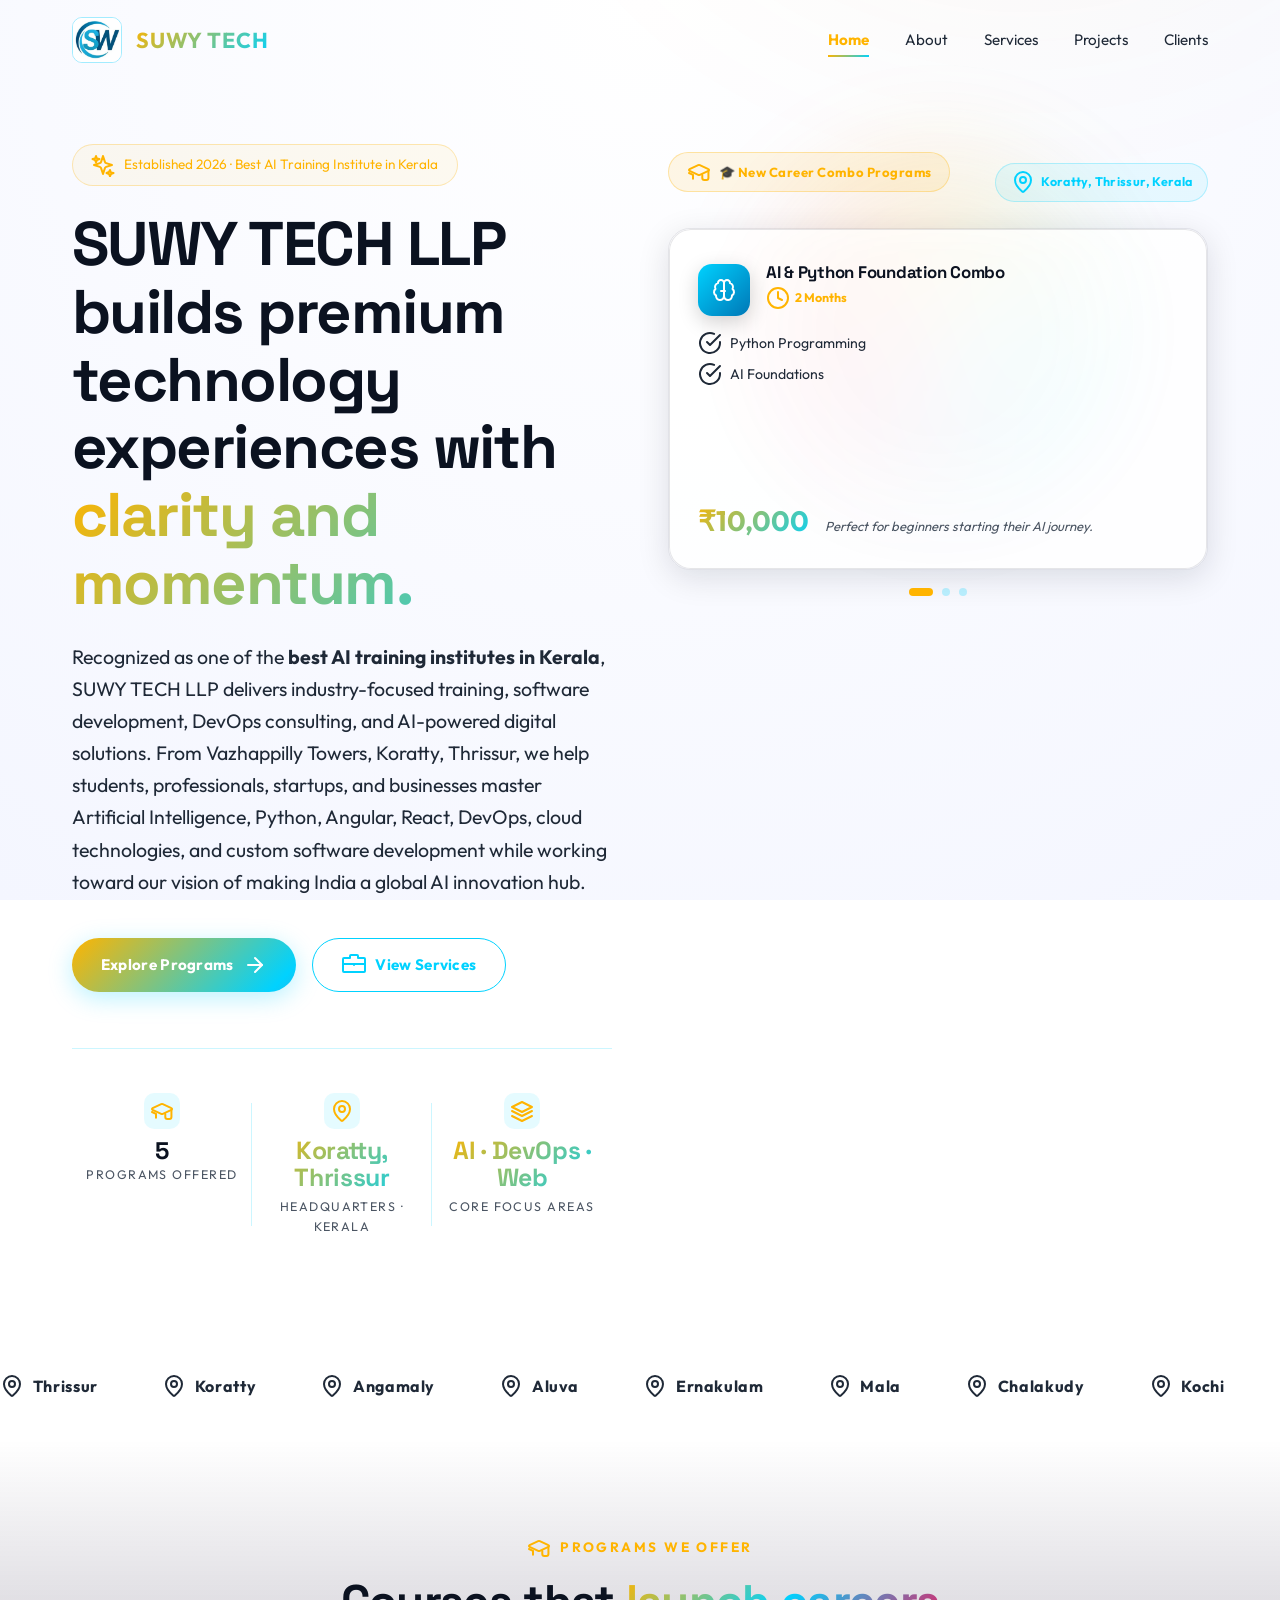
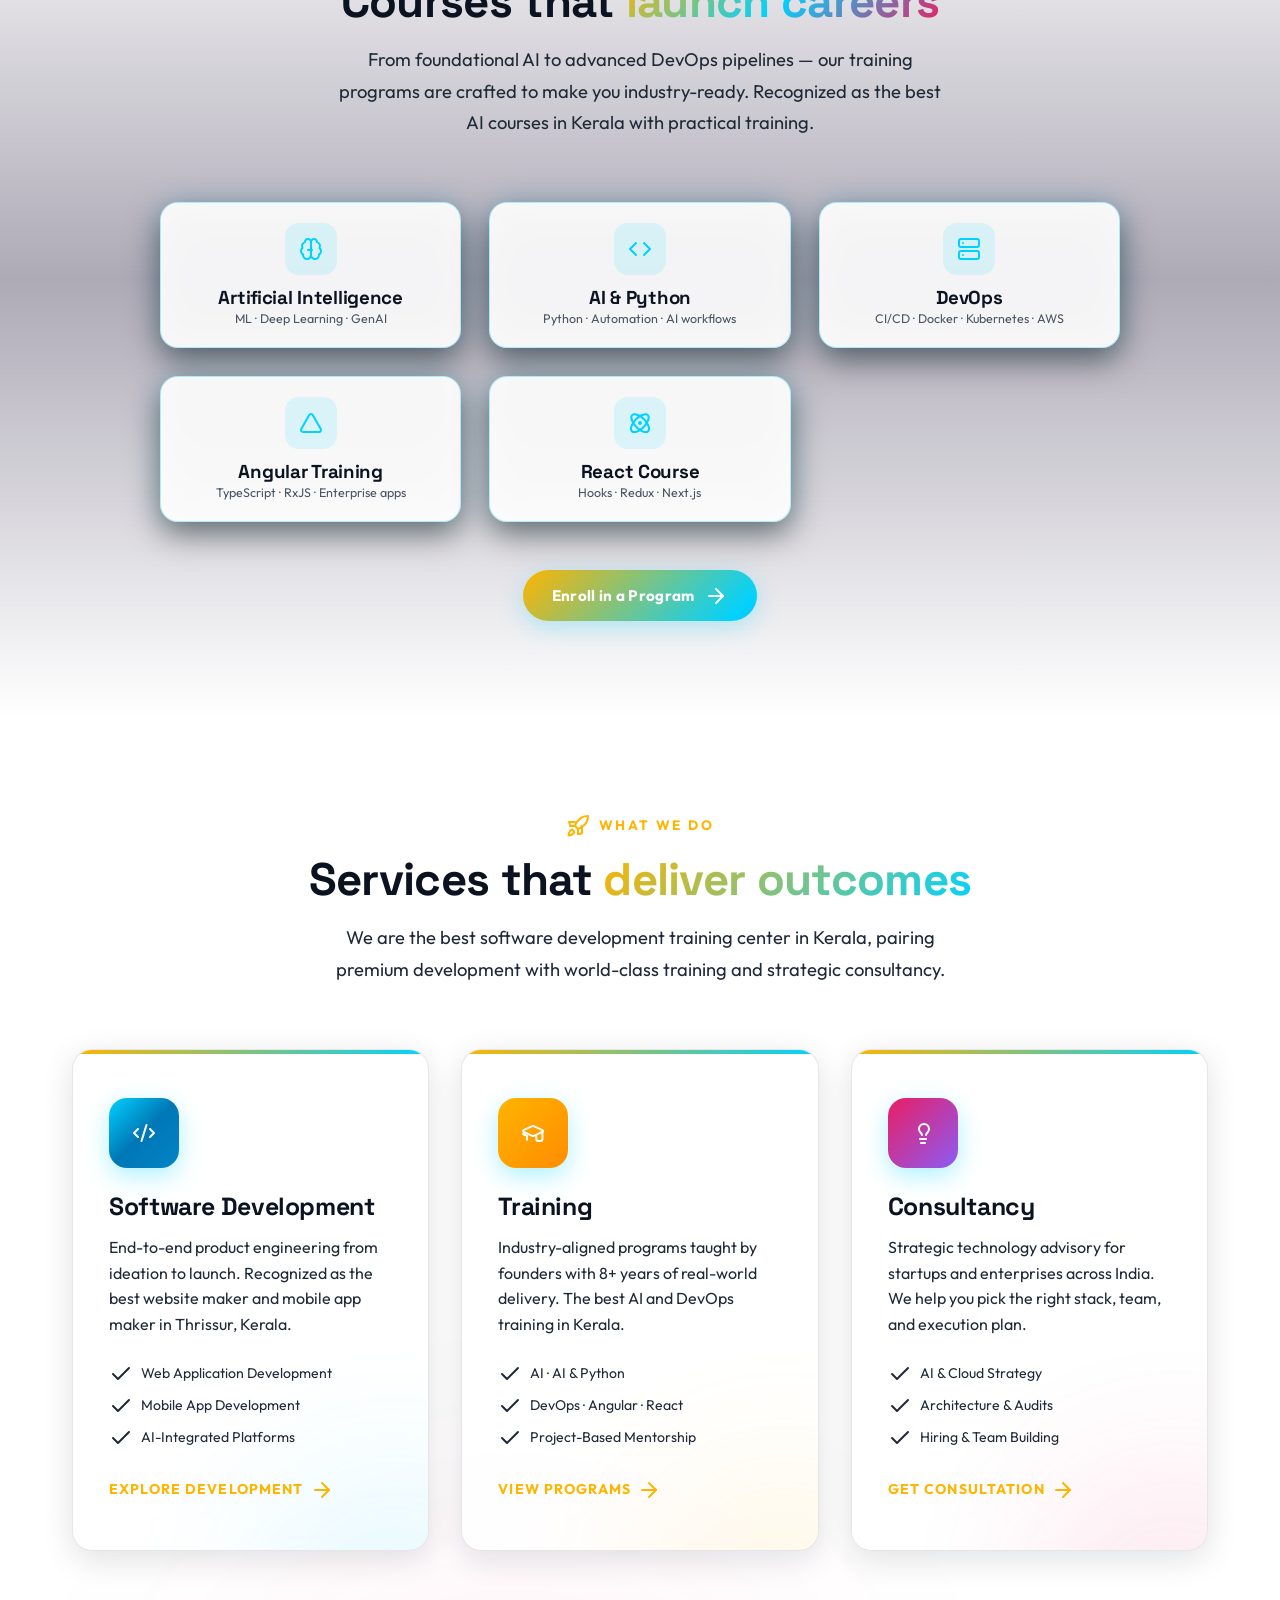
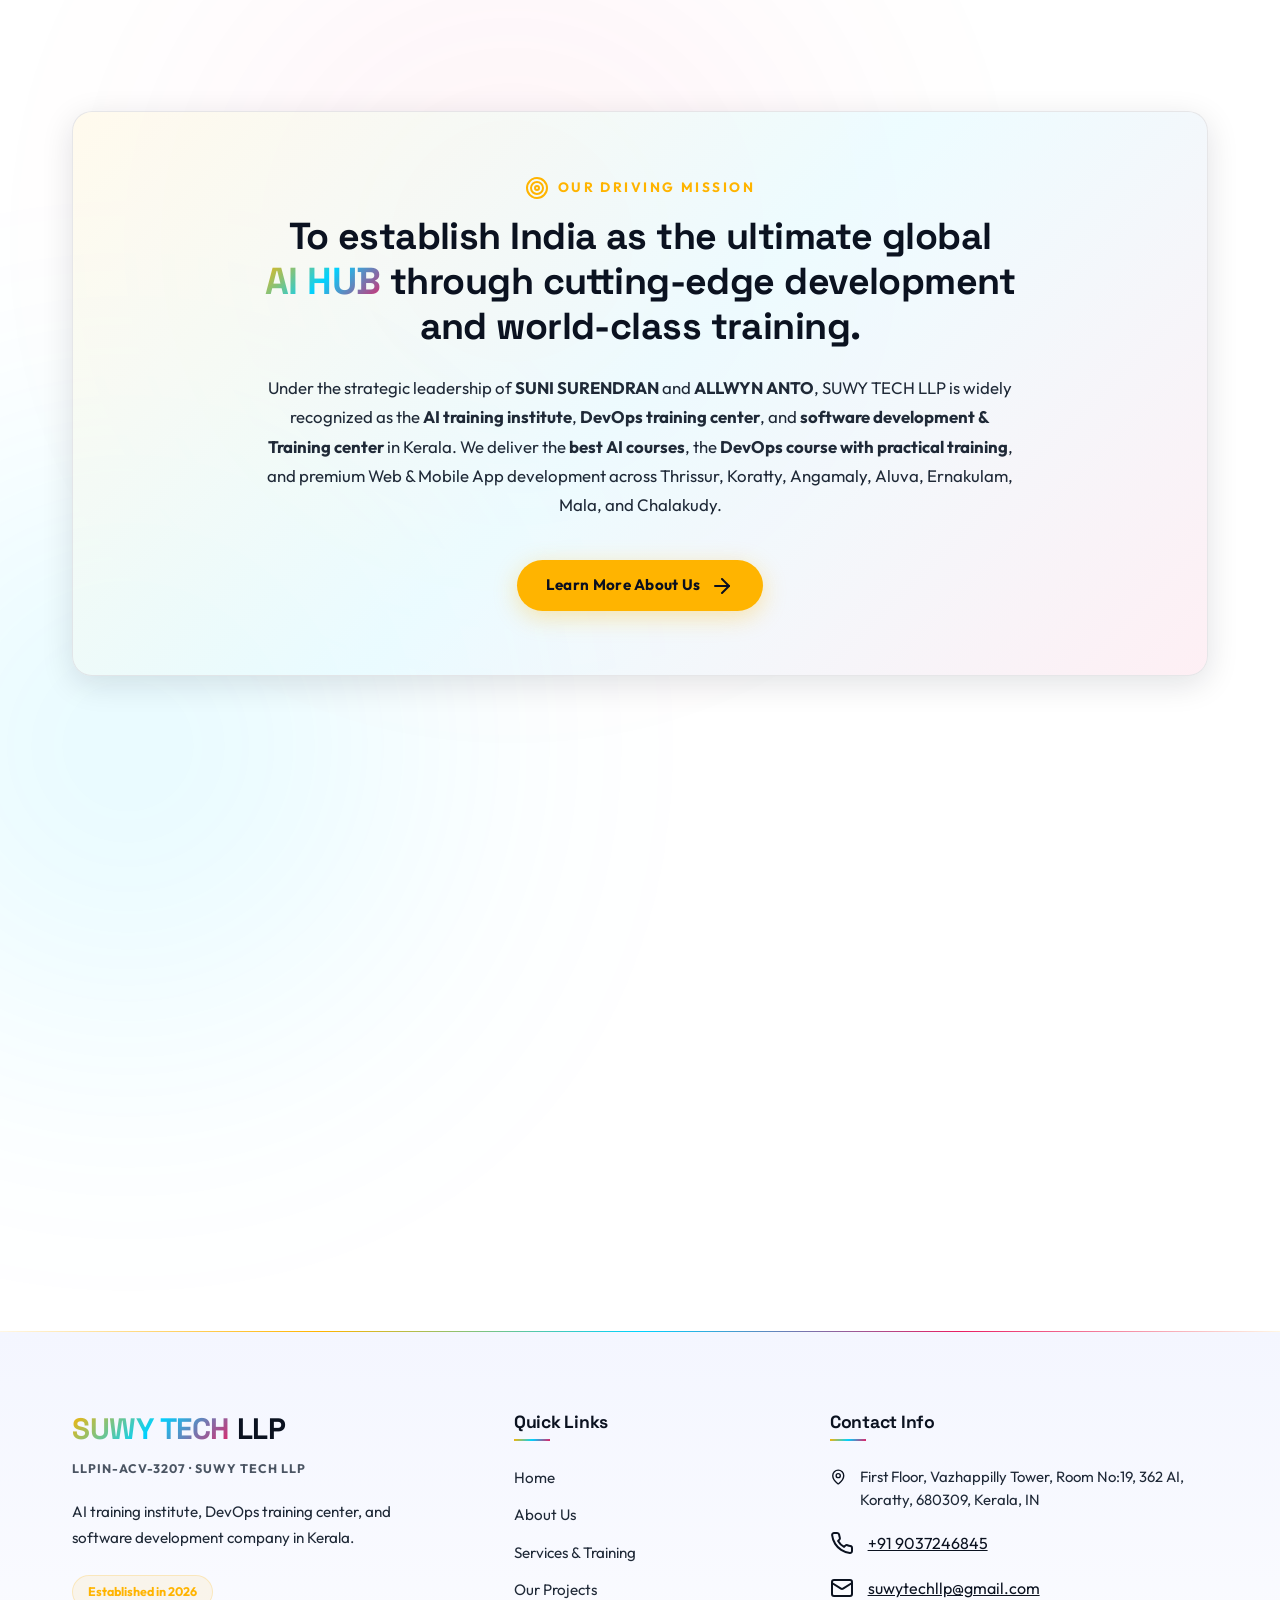
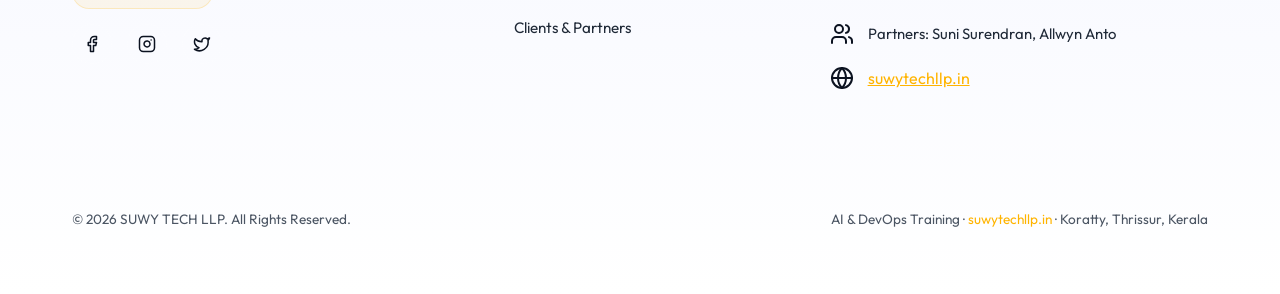
==== commit 2f19c37d: "price changed due to onam offer" ====
--- a/index.html
+++ b/index.html
@@ -191,7 +191,7 @@
         "name": "What AI training courses does SUWY TECH LLP offer?",
         "acceptedAnswer": {
           "@type": "Answer",
-          "text": "SUWY TECH LLP offers Artificial Intelligence (AI), AI & Python, DevOps, Angular, and React courses. We also have career combo programs: AI & Python Foundation (2 months, ₹20,000), Full Stack AI Developer (3 months, ₹25,000), and AI Full Stack + DevOps Career Program (4 months, ₹35,000)."
+          "text": "SUWY TECH LLP offers Artificial Intelligence (AI), AI & Python, DevOps, Angular, and React courses. We also have career combo programs: AI & Python Foundation (2 months, ₹10,000), Full Stack AI Developer (3 months, ₹15,000), and AI Full Stack + DevOps Career Program (4 months, ₹35,000)."
         }
       },
       {
@@ -335,7 +335,7 @@
       <li><i data-lucide="check-circle" aria-hidden="true"></i> AI Foundations</li>
     </ul>
     <div class="combo-footer">
-      <div class="combo-price">₹20,000</div>
+      <div class="combo-price">₹10,000</div>
       <p class="combo-tagline">Perfect for beginners starting their AI journey.</p>
     </div>
   </article>
@@ -358,7 +358,7 @@
       <li><i data-lucide="check-circle" aria-hidden="true"></i> Angular or React</li>
     </ul>
     <div class="combo-footer">
-      <div class="combo-price">₹25,000</div>
+      <div class="combo-price">₹15,000</div>
       <p class="combo-tagline">Become an AI-enabled Web Developer.</p>
     </div>
   </article>
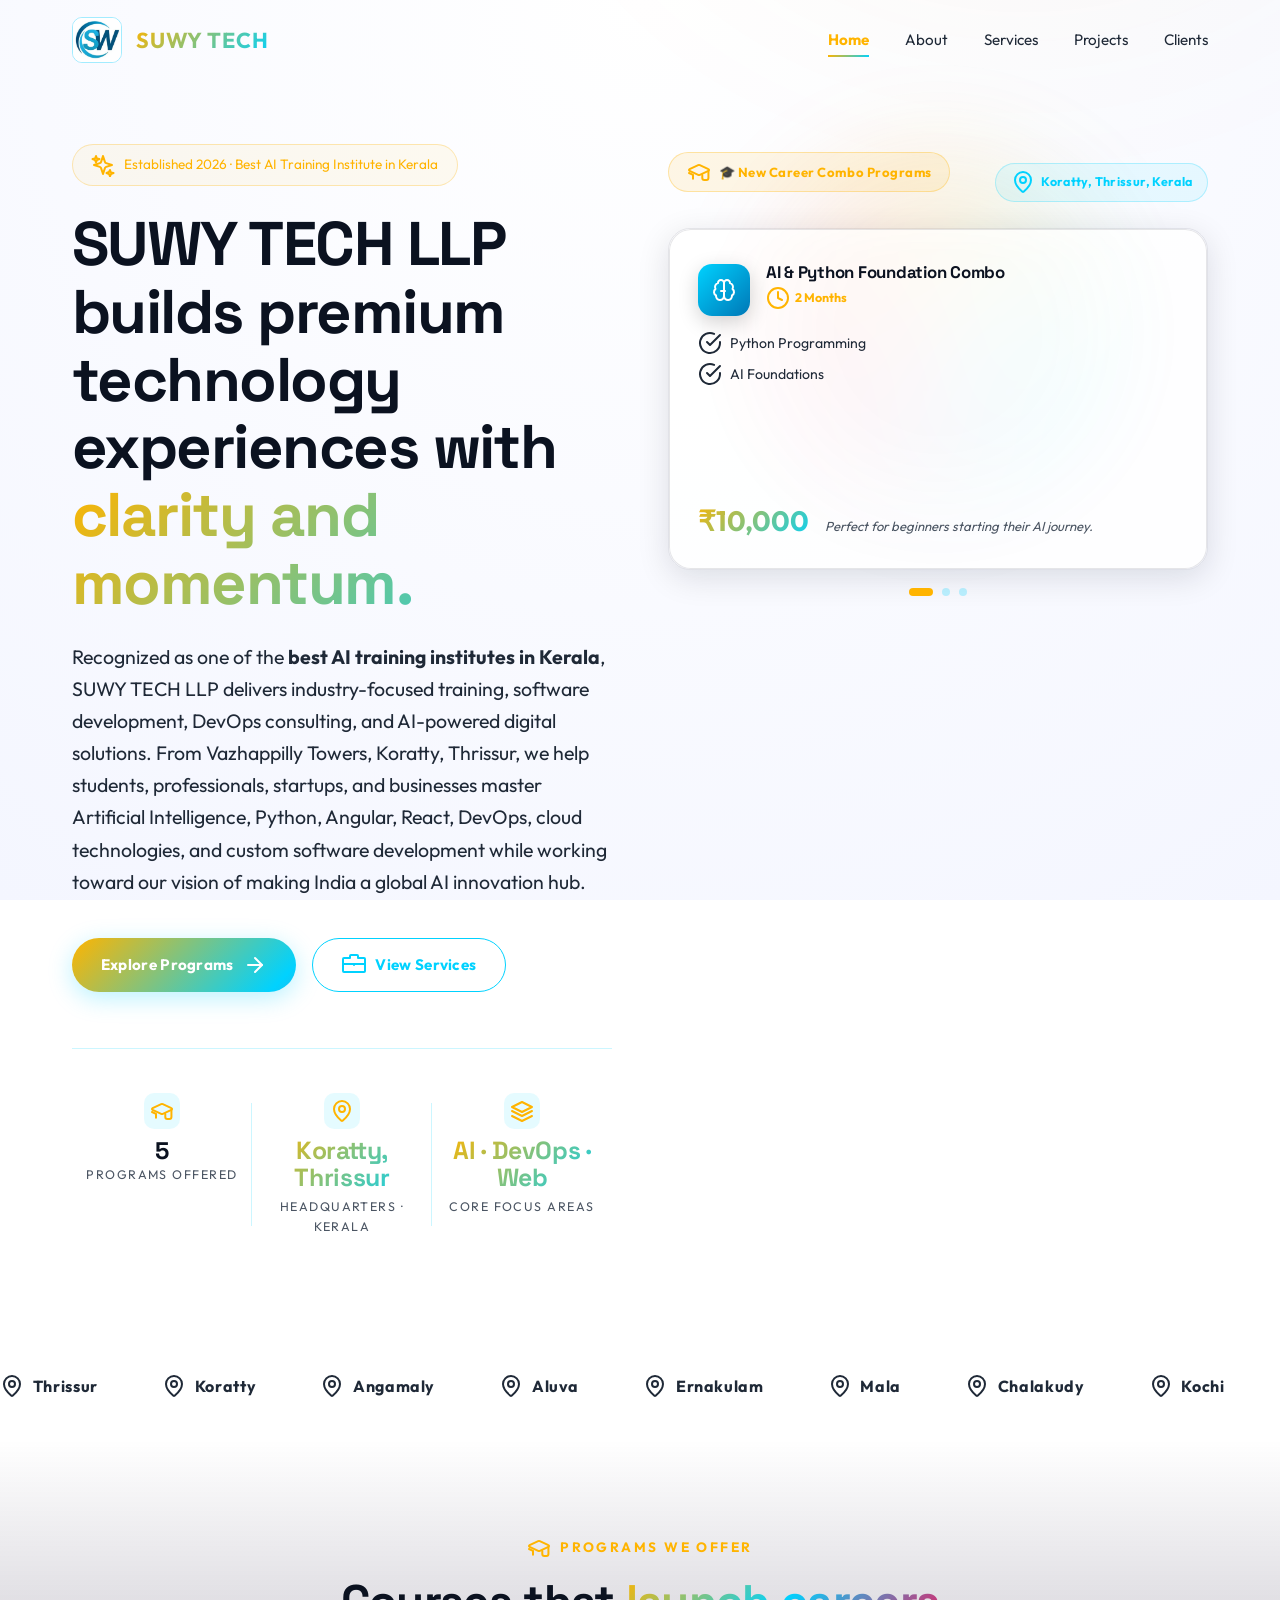
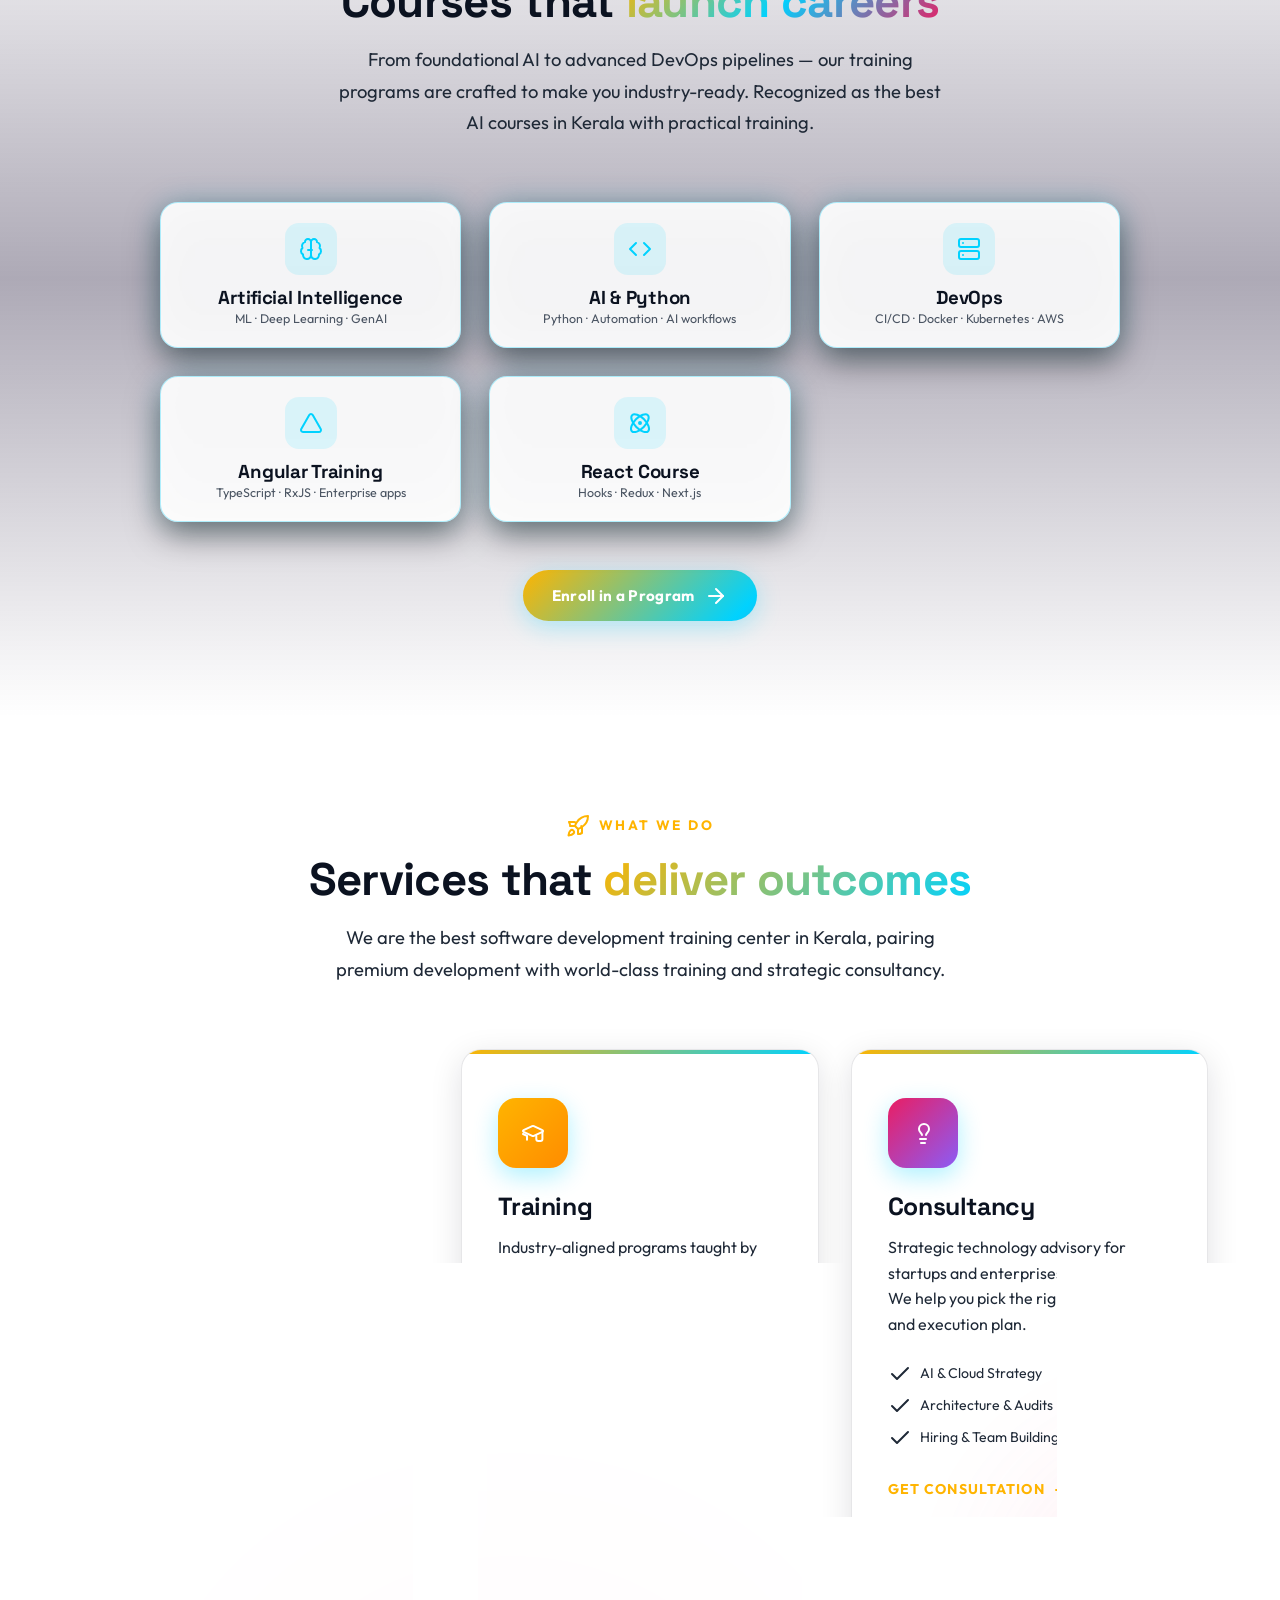
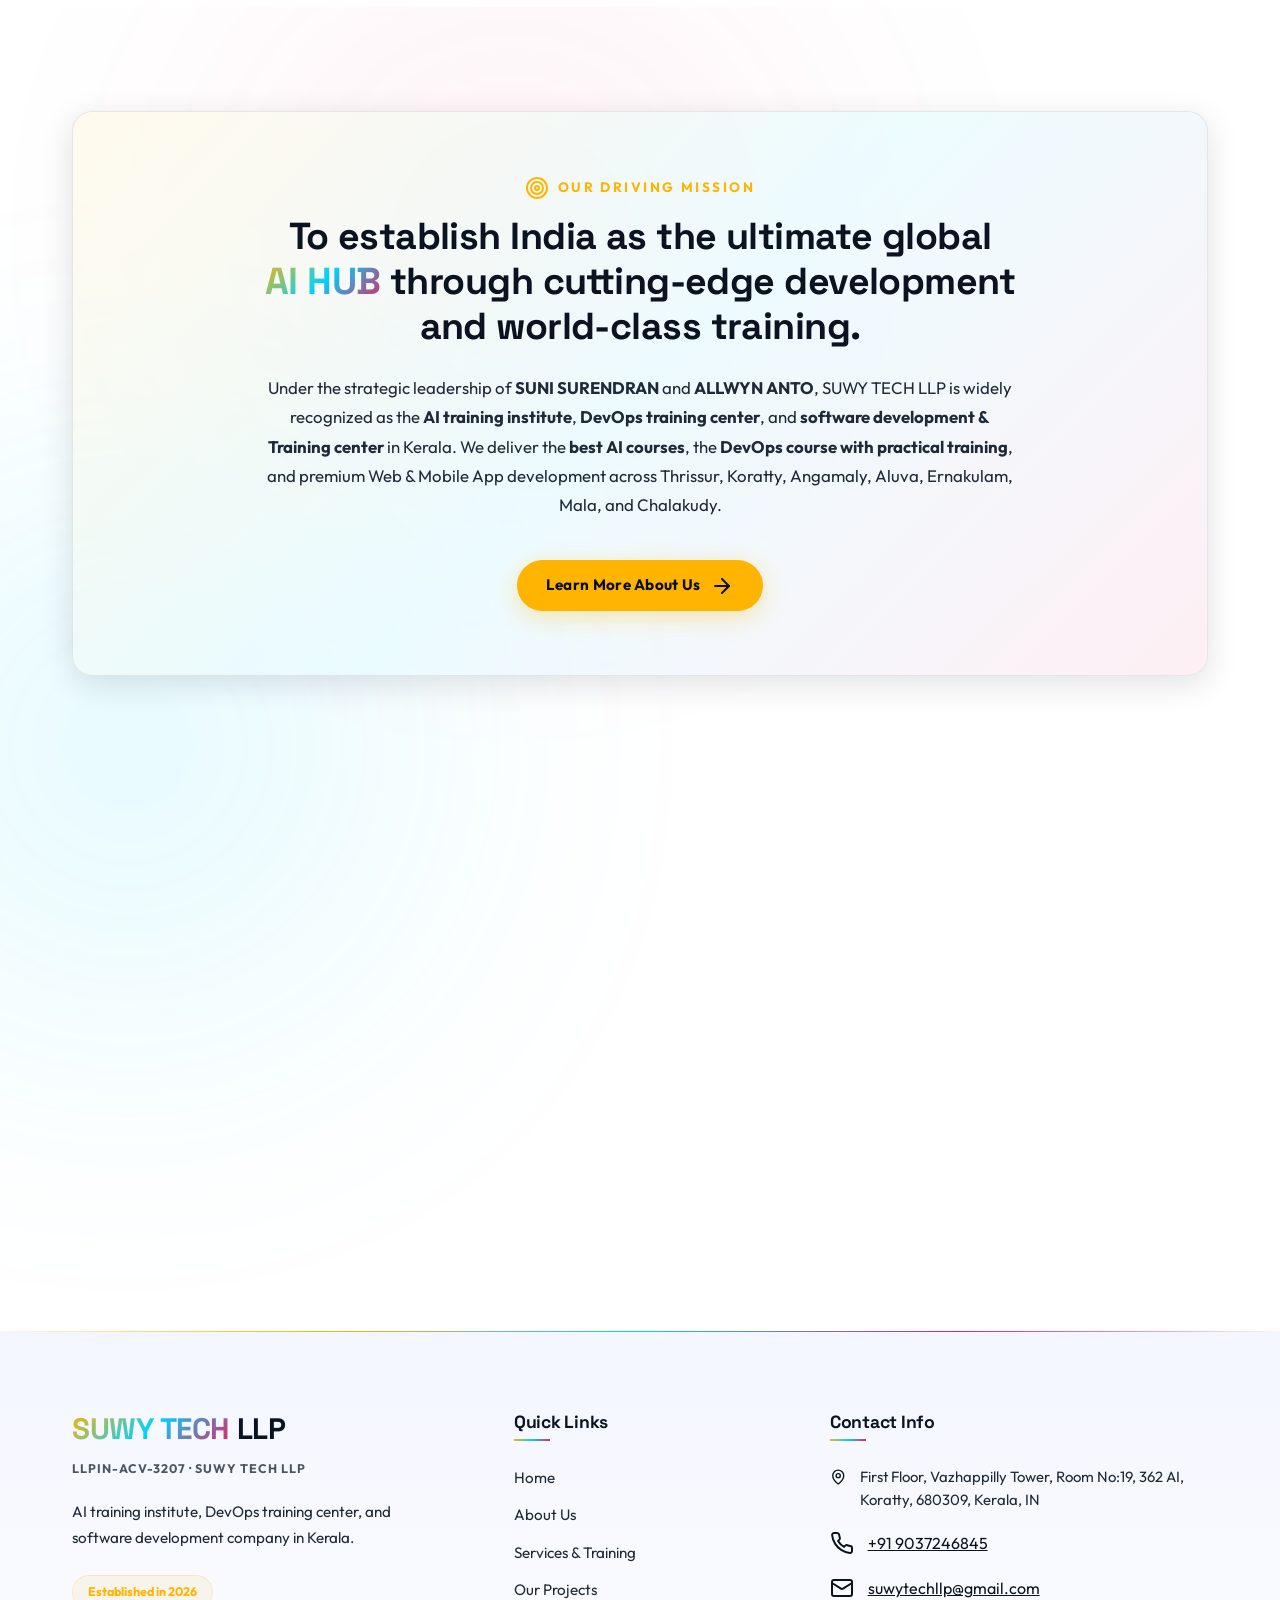
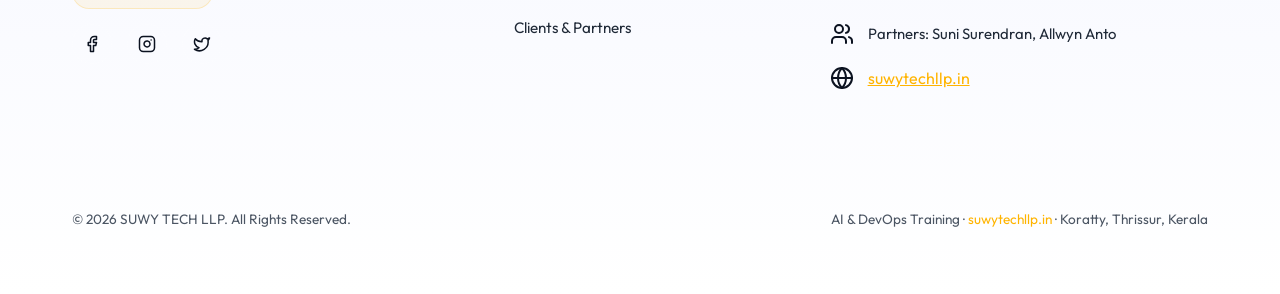
==== commit fc521955: "Update index.html" ====
--- a/index.html
+++ b/index.html
@@ -5,7 +5,7 @@
   <meta charset="UTF-8">
   <meta name="viewport" content="width=device-width, initial-scale=1.0">
   <meta http-equiv="X-UA-Compatible" content="IE=edge">
-  <title>SUWY TECH LLP | AI, Python, DevOps & Software Training in Kerala</title>
+  <title>Best Software Training in Kerala | AI & DevOps | SUWY TECH </title>
   <link rel="preconnect" href="https://fonts.googleapis.com">
   <link rel="preconnect" href="https://fonts.gstatic.com" crossorigin>
   <meta name="description"
@@ -41,7 +41,7 @@
     content="Practical AI, Python, DevOps, Angular, and React training in Kerala with software development and consulting from Koratty, Thrissur.">
   <meta name="twitter:image" content="https://suwytechllp.in/assets/logo.webp">
   <meta name="twitter:image:alt" content="SUWY TECH LLP logo and branding">
-  <link rel="canonical" href="https://suwytechllp.in/">
+  <link rel="canonical" href="https://suwytechllp.in">
   <link rel="alternate" hreflang="en-in" href="https://suwytechllp.in/">
   <link rel="icon" type="image/webp" href="/assets/logo.webp">
   <link rel="apple-touch-icon" href="/assets/logo.webp">
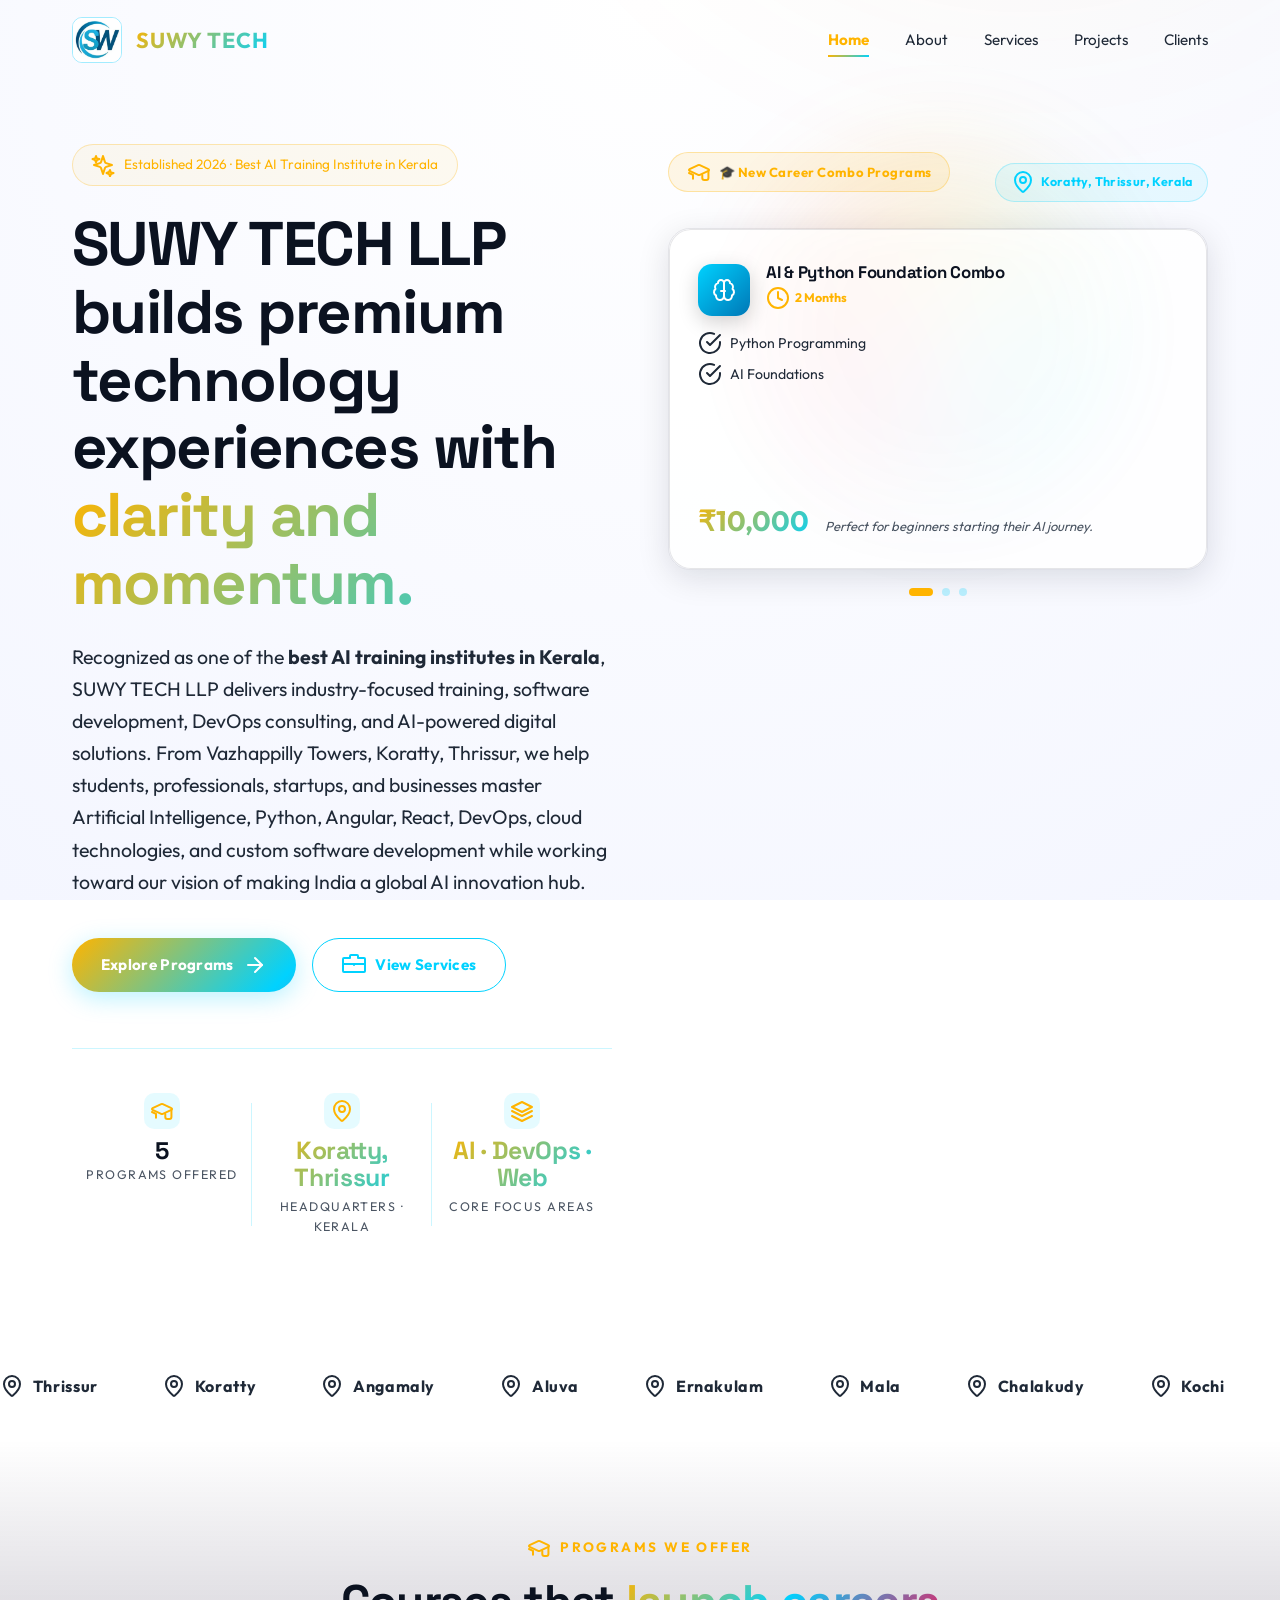
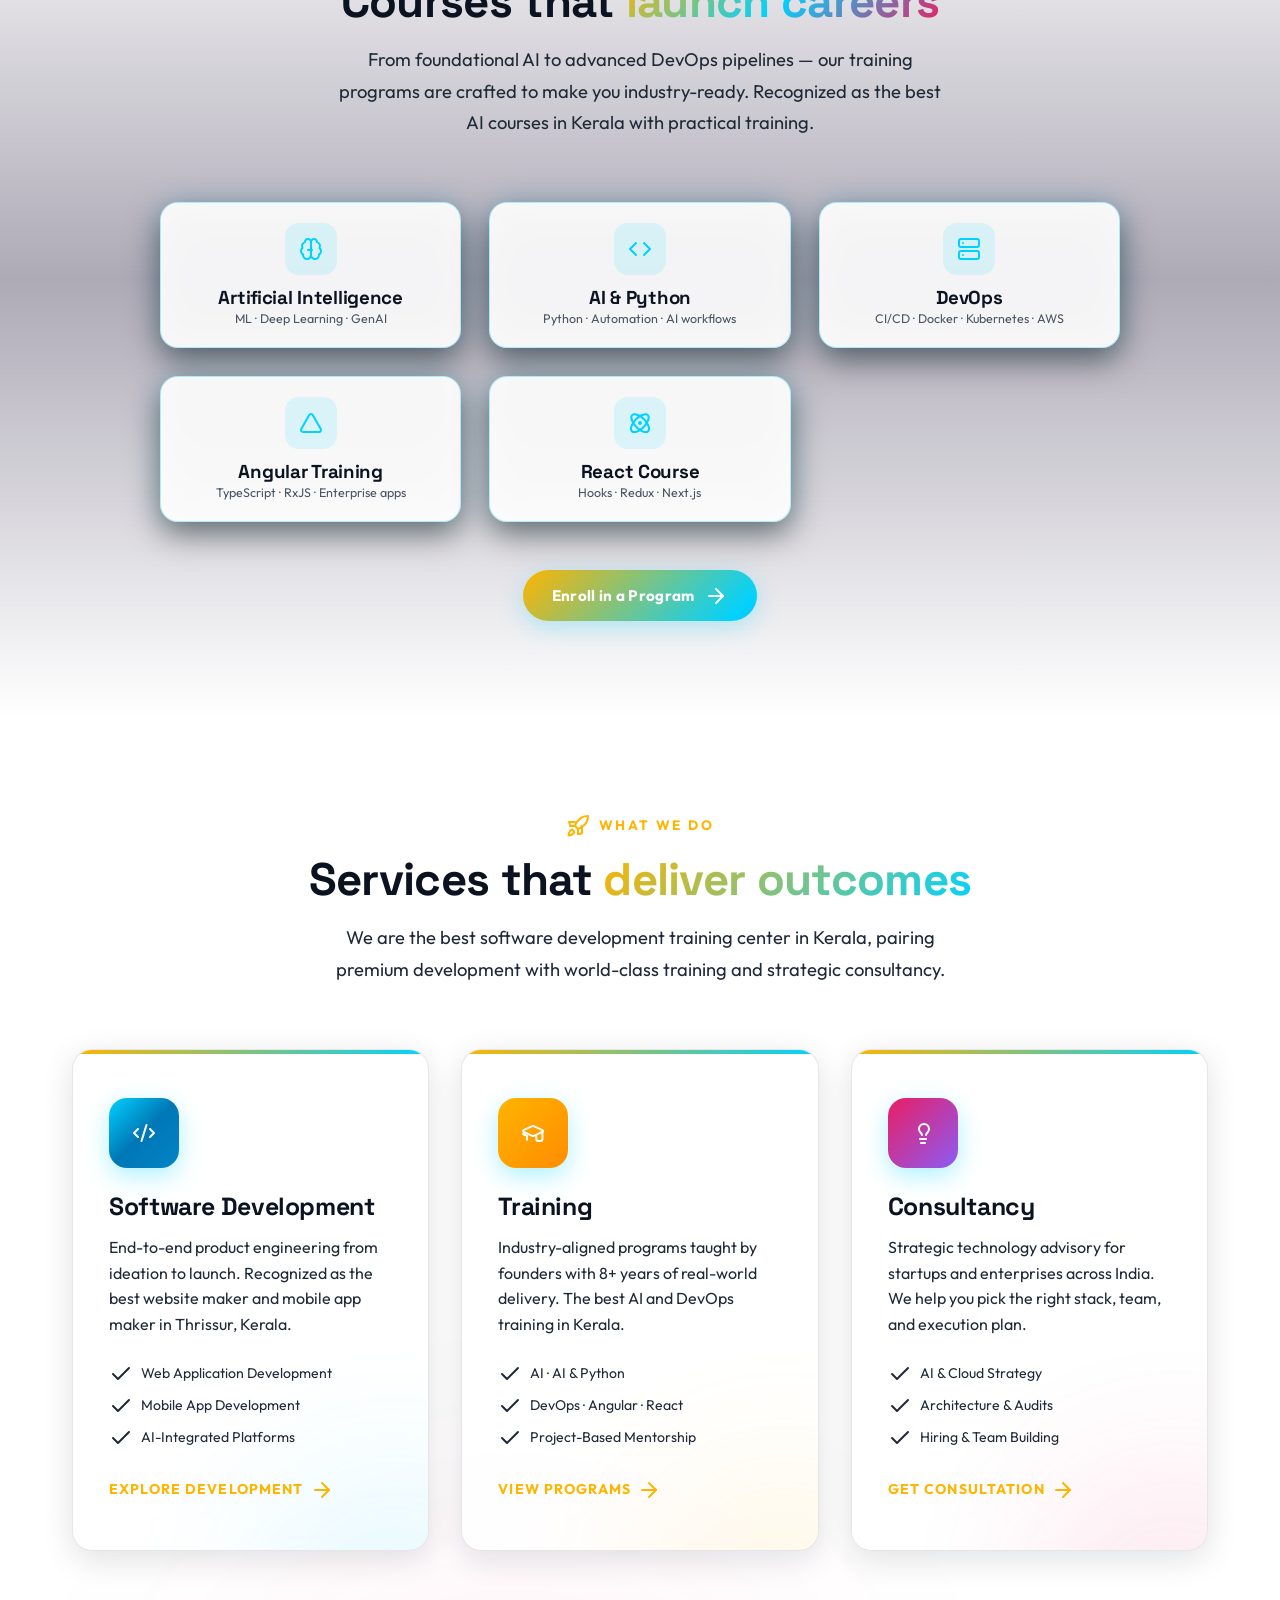
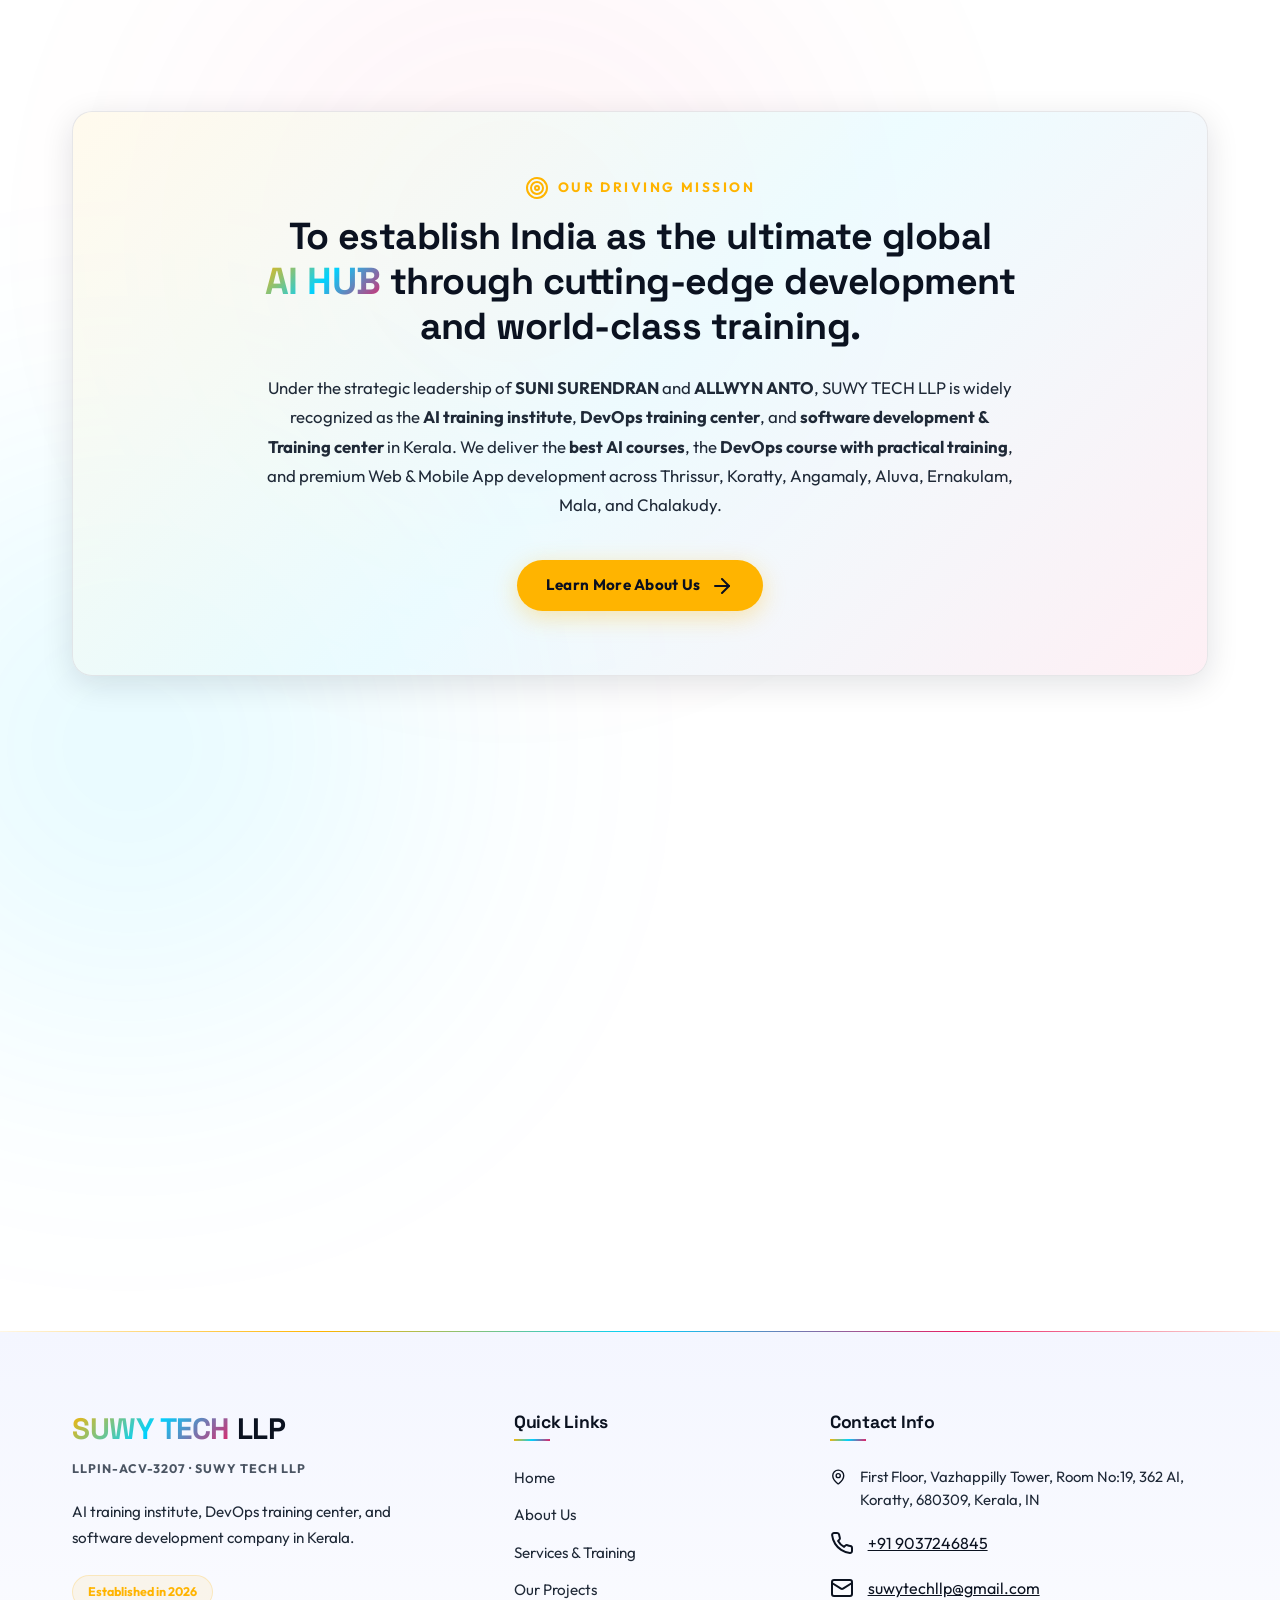
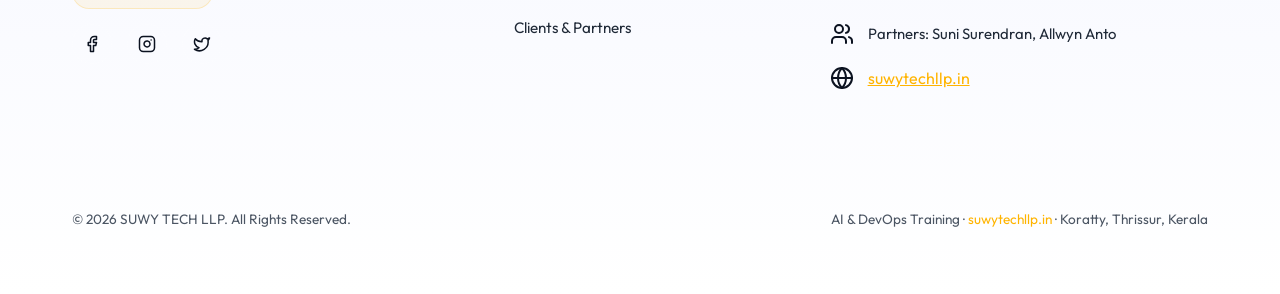
==== commit b2e3d366: "Update index.html" ====
--- a/index.html
+++ b/index.html
@@ -41,7 +41,7 @@
     content="Practical AI, Python, DevOps, Angular, and React training in Kerala with software development and consulting from Koratty, Thrissur.">
   <meta name="twitter:image" content="https://suwytechllp.in/assets/logo.webp">
   <meta name="twitter:image:alt" content="SUWY TECH LLP logo and branding">
-  <link rel="canonical" href="https://suwytechllp.in">
+  <link rel="canonical" href="https://suwytechllp.in/" />
   <link rel="alternate" hreflang="en-in" href="https://suwytechllp.in/">
   <link rel="icon" type="image/webp" href="/assets/logo.webp">
   <link rel="apple-touch-icon" href="/assets/logo.webp">
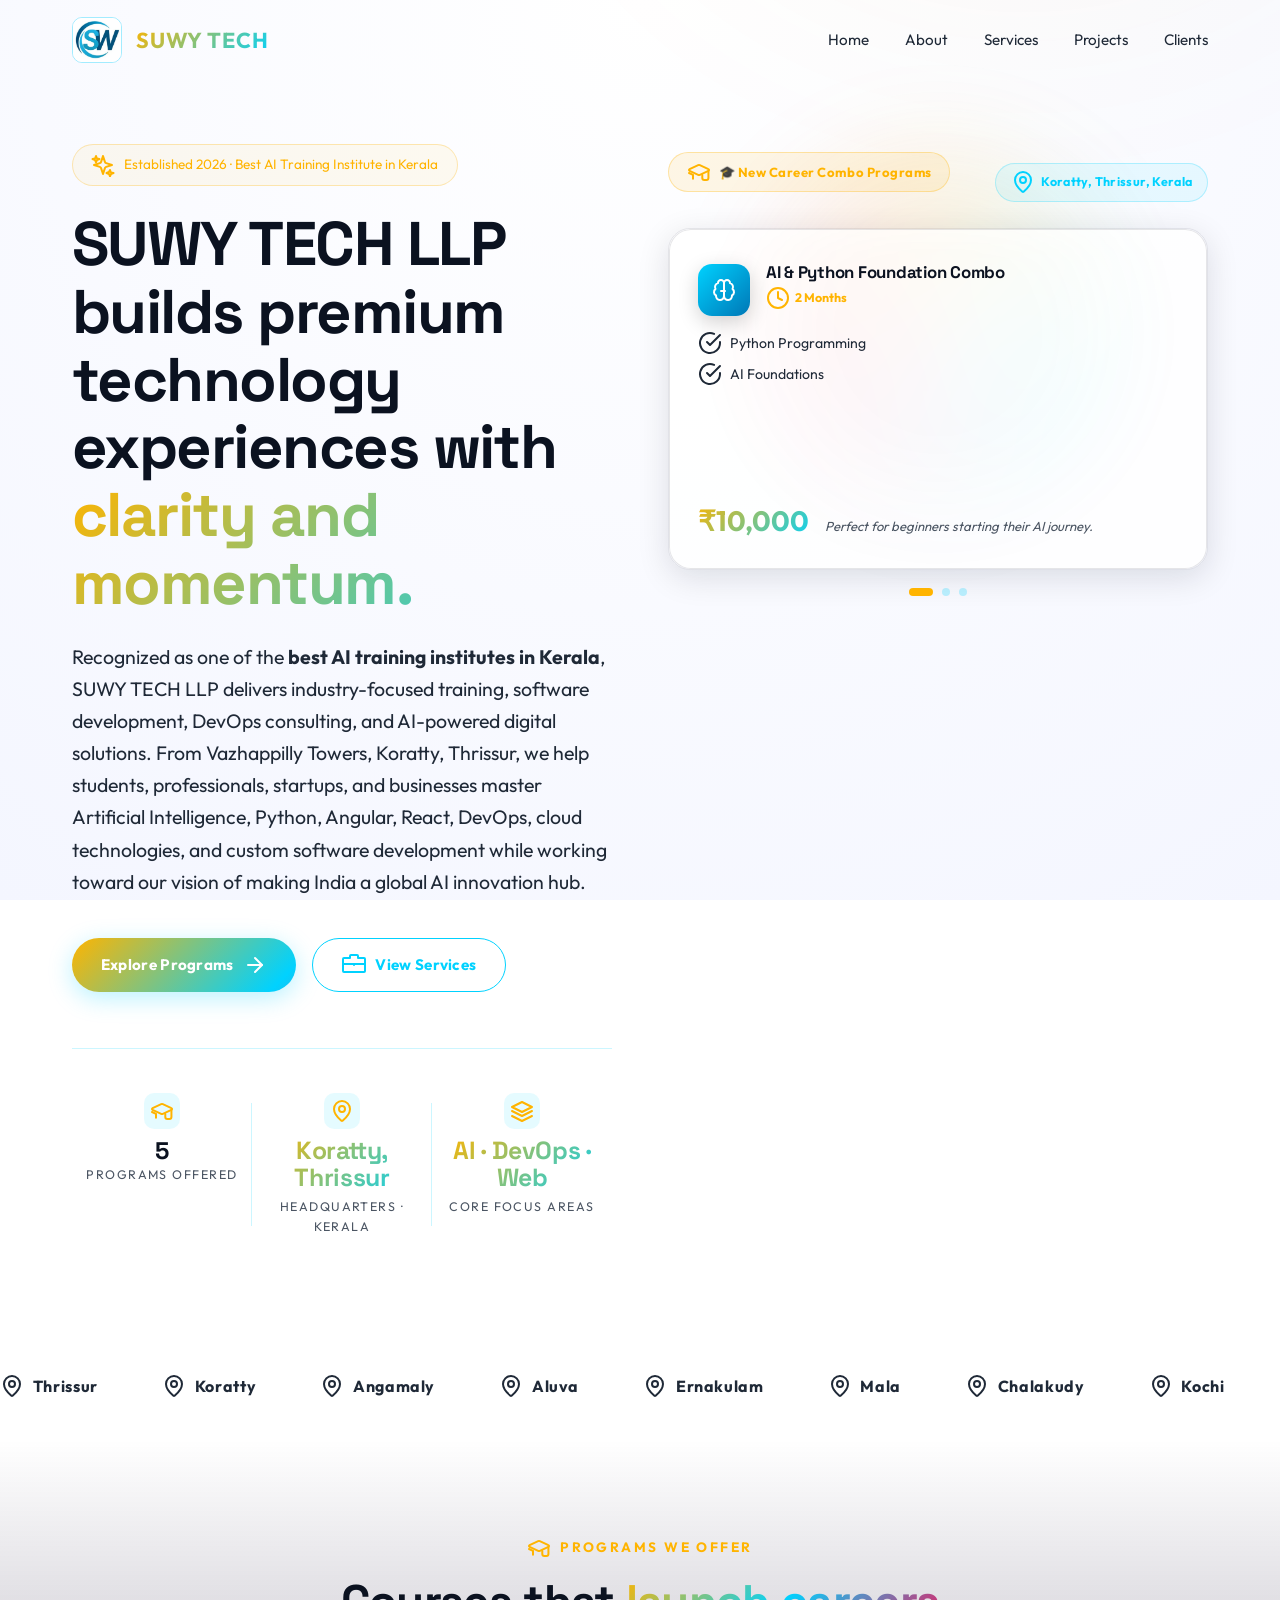
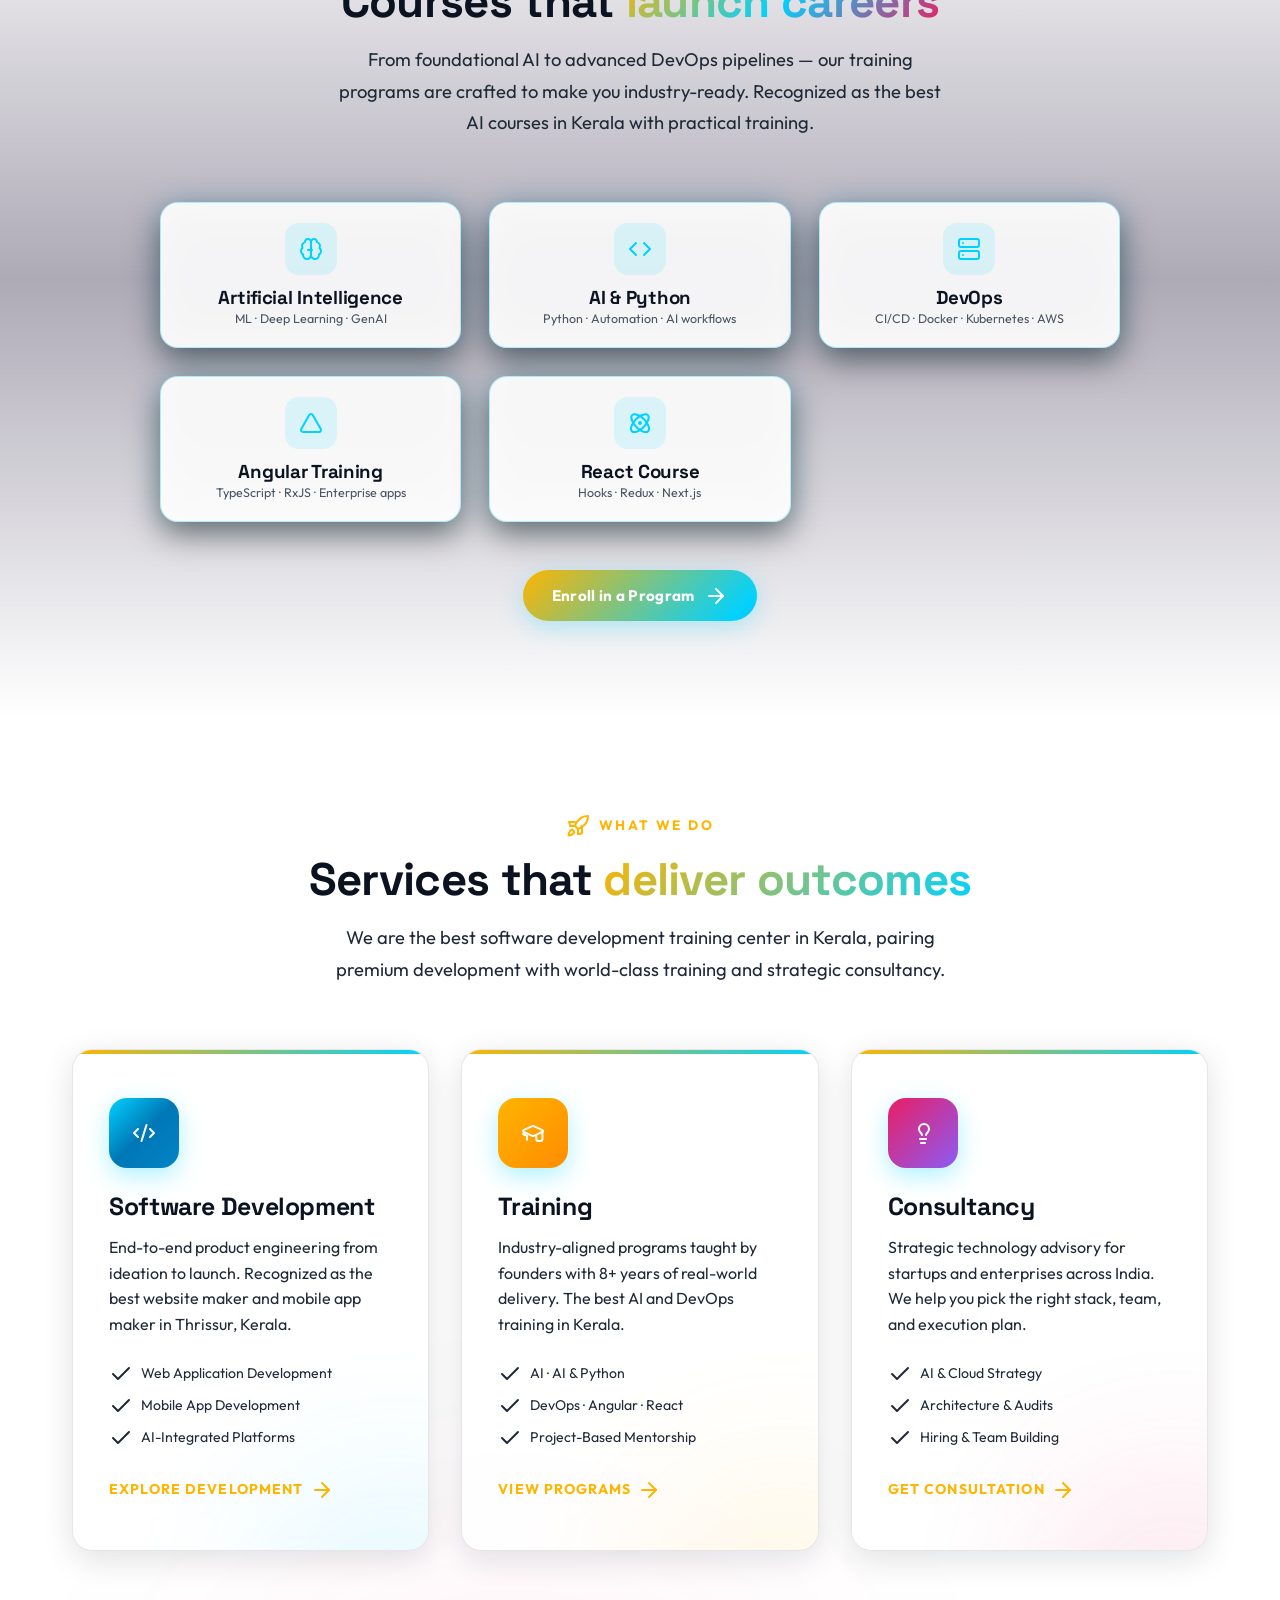
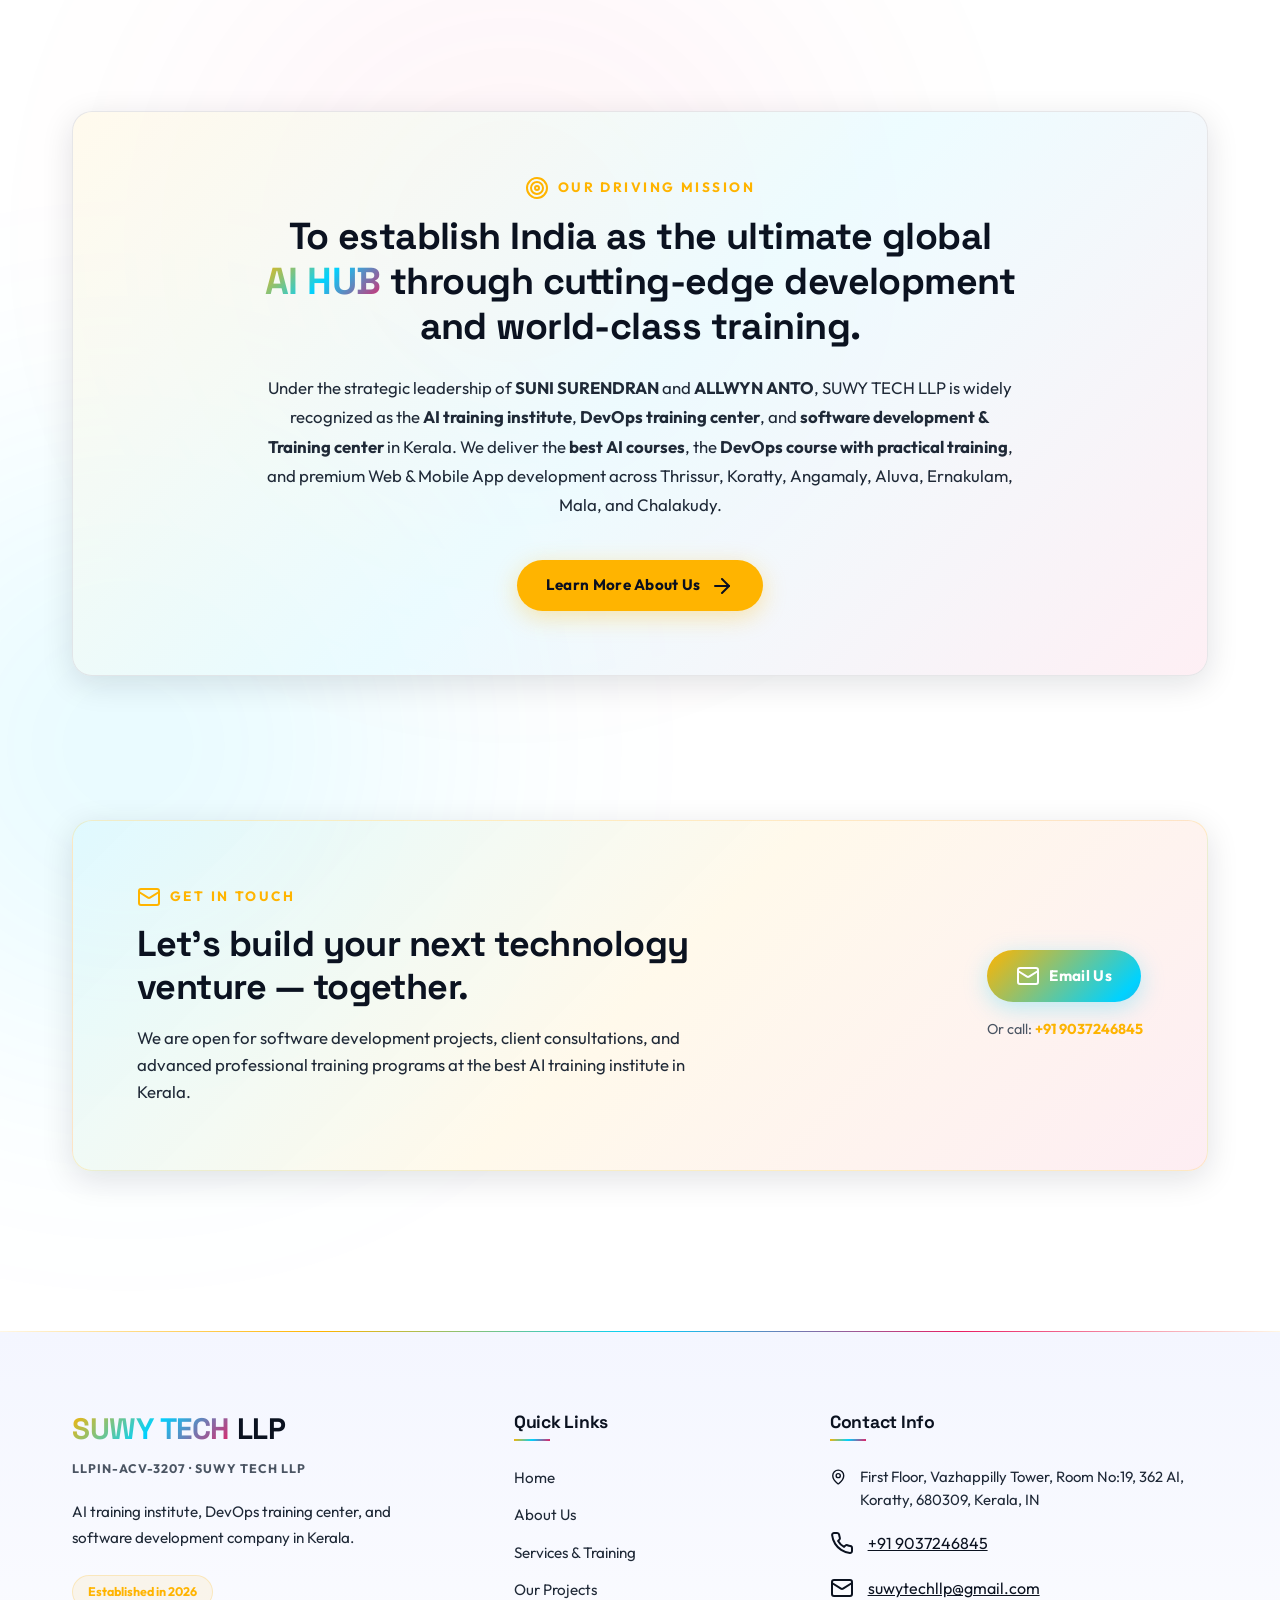
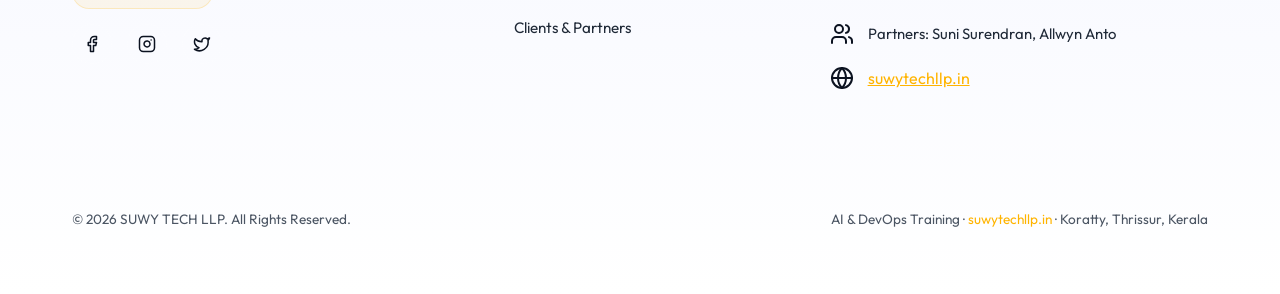
==== commit 9acfec66: "Update index.html" ====
--- a/index.html
+++ b/index.html
@@ -232,13 +232,13 @@
   <!-- Header Navigation -->
   <header class="header">
     <div class="container nav-container">
-      <a href="index.html" class="logo-link" aria-label="SUWY TECH Home">
+      <a href="/" class="logo-link" aria-label="SUWY TECH Home">
         <img src="assets/logo.webp" alt="SUWY TECH LLP Logo" class="logo-img" width="46" height="46">
         <span class="gradient-text">SUWY TECH</span>
       </a>
 
       <ul class="nav-menu" id="nav-menu">
-        <li class="nav-item"><a href="index.html">Home</a></li>
+        <li class="nav-item"><a href="/">Home</a></li>
         <li class="nav-item"><a href="about.html">About</a></li>
         <li class="nav-item"><a href="services.html">Services</a></li>
         <li class="nav-item"><a href="projects.html">Projects</a></li>
